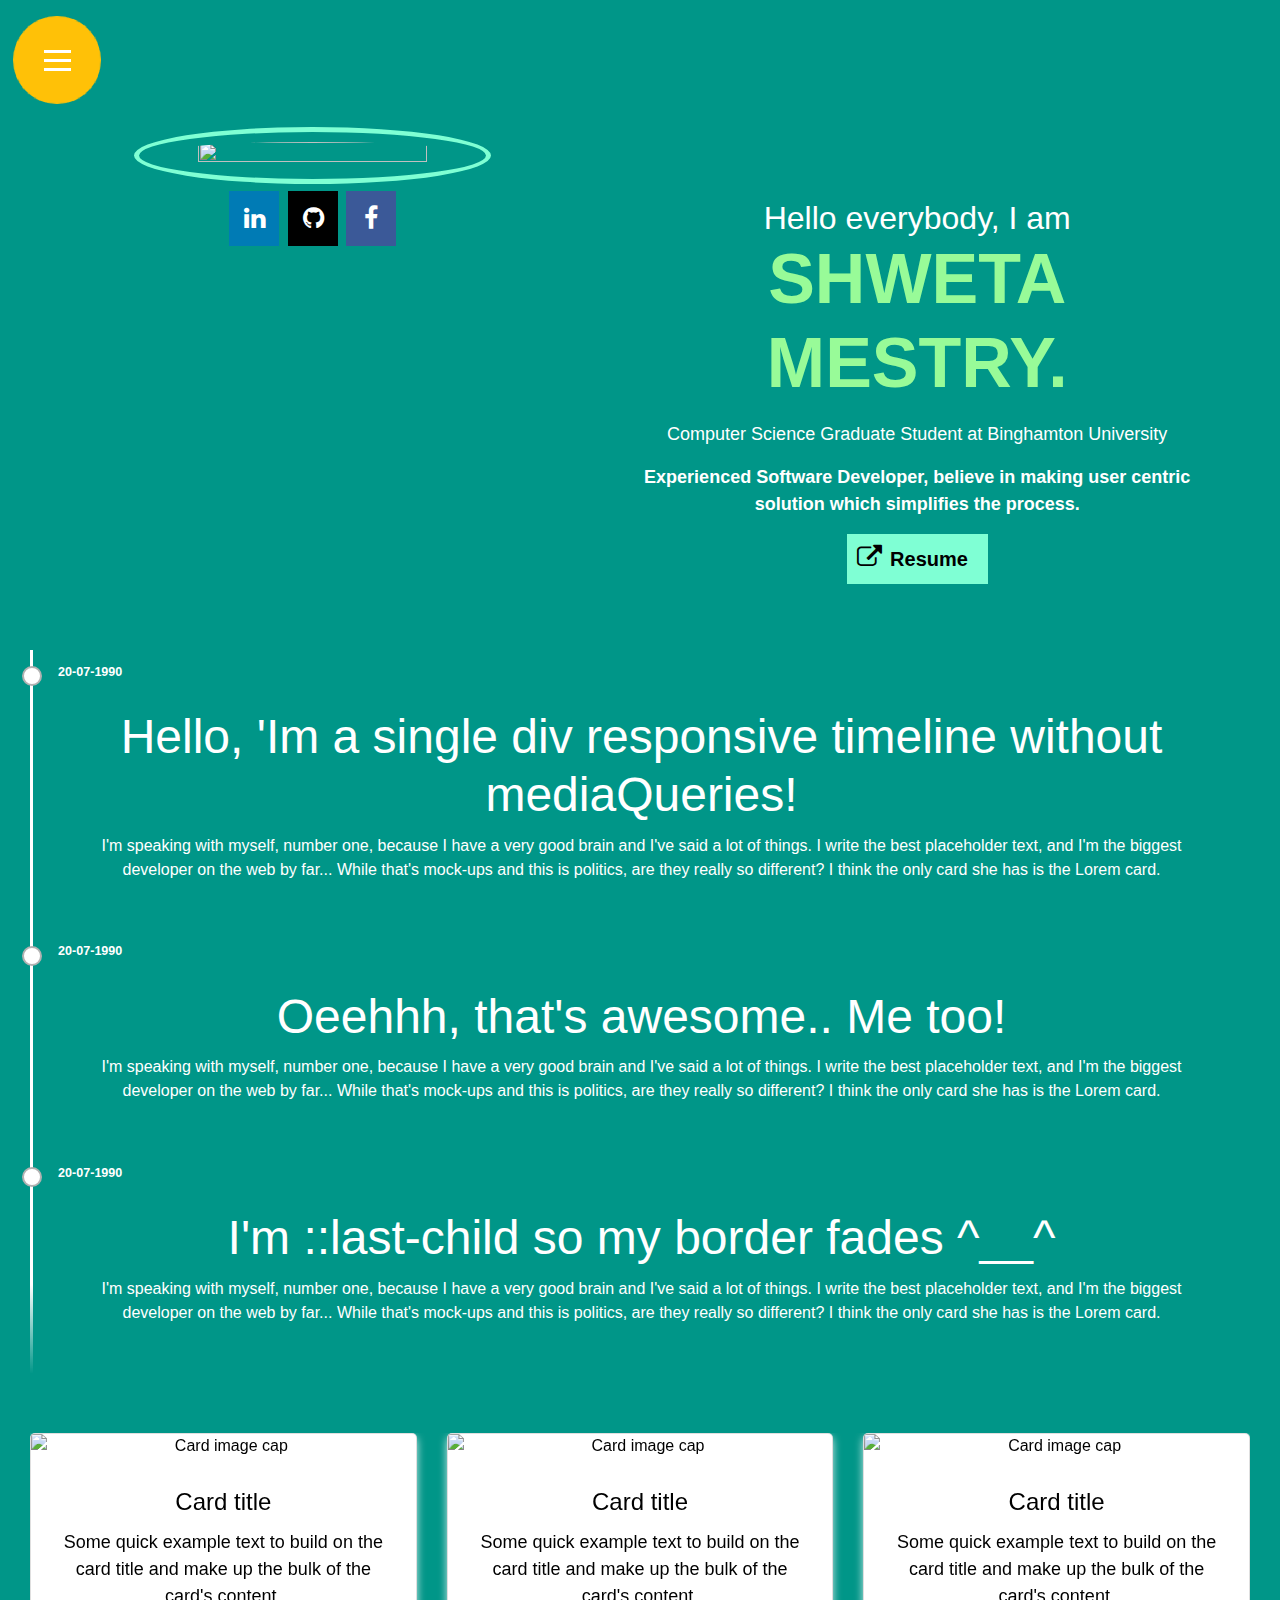
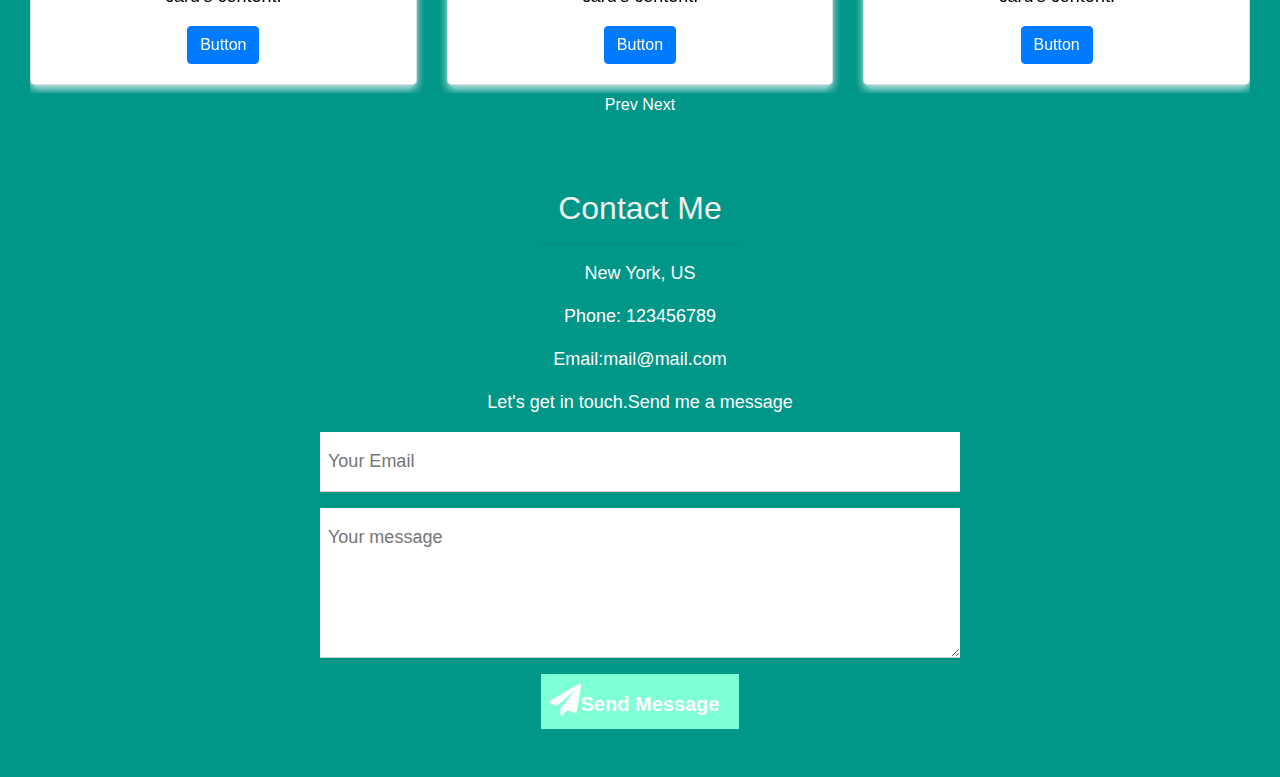
==== index.html @ 61e16016 "renamed files" ====
<!DOCTYPE html>
<html>

<head>
  <meta name="viewport" content="width=device-width, initial-scale=1.0">
  <link rel="stylesheet" href="https://maxcdn.bootstrapcdn.com/bootstrap/4.5.0/css/bootstrap.min.css">
  <script src="https://ajax.googleapis.com/ajax/libs/jquery/3.5.1/jquery.min.js"></script>
  <script src="https://cdnjs.cloudflare.com/ajax/libs/popper.js/1.16.0/umd/popper.min.js"></script>
  <script src="https://maxcdn.bootstrapcdn.com/bootstrap/4.5.0/js/bootstrap.min.js"></script>
  <link rel="stylesheet" href="https://cdnjs.cloudflare.com/ajax/libs/font-awesome/4.7.0/css/font-awesome.min.css">
  <link rel="stylesheet" href="css/style1.css" />
</head>

<body>
  <nav class="menu">
    <input type="checkbox" href="#" class="menu-open" name="menu-open" id="menu-open" />
    <label class="menu-open-button" for="menu-open">
      <span class="hamburger hamburger-1"></span>
      <span class="hamburger hamburger-2"></span>
      <span class="hamburger hamburger-3"></span>
    </label>

    <a href="#home" class="menu-item" data-toggle="tooltip" data-placement="bottom" title="Home"> <i class="fa fa-home"></i> </a>
    <a href="#about" class="menu-item" data-toggle="tooltip" data-placement="bottom" title="About"> <i class="fa fa-calendar"></i> </a>
    <a href="#portfolio" class="menu-item" data-toggle="tooltip" data-placement="bottom" title="Portfolio"> <i class="fa fa-code"></i> </a>
    <a href="#contact" class="menu-item" data-toggle="tooltip" data-placement="bottom" title="Contact"> <i class="fa fa-envelope"></i> </a>

  </nav>
  <div class="sm-container" id="home" style="margin-top:105px;">
    <div class="sm-left-div">
      <img src="images/circleshapeimage.png" class="sm-profile-img">
      <div>
        <a href="#"><i class="fa fa-linkedin"></i></a>
        <a href="#"><i class="fa fa-github"></i></a>
        <a href="#"><i class="fa fa-facebook"></i></a>
      </div>
    </div>
    <div class="sm-right-div">
      <h2>Hello everybody, I am <p class="sm-text-highlight">SHWETA MESTRY.</p></h2>
      <p>Computer Science Graduate Student at Binghamton University</p>
      <p><b>Experienced Software Developer, believe in making user centric solution which simplifies the process.</b></p>
      <p><button class="sm-btn"><i class="fa fa-external-link" style="padding:0px !important"></i> Resume</button></p>
    </div>
  </div>
  <div class="sm-container" id="about" style="padding:30px;">
    <div class="sm-timeline-item" date-is='20-07-1990'>
      <h1>Hello, 'Im a single div responsive timeline without mediaQueries!</h1>
      <p>
        I'm speaking with myself, number one, because I have a very good brain and I've said a lot of things. I write
        the best placeholder text, and I'm the biggest developer on the web by far... While that's mock-ups and this is
        politics, are they really so different? I think the only card she has is the Lorem card.
      </p>
    </div>

    <div class="sm-timeline-item" date-is='20-07-1990'>
      <h1>Oeehhh, that's awesome.. Me too!</h1>
      <p>
        I'm speaking with myself, number one, because I have a very good brain and I've said a lot of things. I write
        the best placeholder text, and I'm the biggest developer on the web by far... While that's mock-ups and this is
        politics, are they really so different? I think the only card she has is the Lorem card.
      </p>
    </div>

    <div class="sm-timeline-item" date-is='20-07-1990'>
      <h1>I'm ::last-child so my border fades ^__^</h1>
      <p>
        I'm speaking with myself, number one, because I have a very good brain and I've said a lot of things. I write
        the best placeholder text, and I'm the biggest developer on the web by far... While that's mock-ups and this is
        politics, are they really so different? I think the only card she has is the Lorem card.
      </p>
    </div>
  </div>
  <div class="sm-container" id="portfolio" style="padding:30px;">
    <div id="multi-item-example" class="carousel slide carousel-multi-item" data-ride="carousel">
      <!--Slides-->
      <div class="carousel-inner" role="listbox">
        <!--First Slide-->
        <div class="carousel-item active">
          <div class="row">
            <div class="col-md-4">
              <div class="card mb-2">
                <img class="card-img-top"
                  src="https://mdbootstrap.com/img/Photos/Horizontal/Nature/4-col/img%20(34).jpg" alt="Card image cap">
                <div class="card-body">
                  <h4 class="card-title">Card title</h4>
                  <p class="card-text">Some quick example text to build on the card title and make up the bulk of the
                    card's content.</p>
                  <a class="btn btn-primary">Button</a>
                </div>
              </div>
            </div>
            <div class="col-md-4 clearfix d-none d-md-block">
              <div class="card mb-2">
                <img class="card-img-top"
                  src="https://mdbootstrap.com/img/Photos/Horizontal/Nature/4-col/img%20(18).jpg" alt="Card image cap">
                <div class="card-body">
                  <h4 class="card-title">Card title</h4>
                  <p class="card-text">Some quick example text to build on the card title and make up the bulk of the
                    card's content.</p>
                  <a class="btn btn-primary">Button</a>
                </div>
              </div>
            </div>
            <div class="col-md-4 clearfix d-none d-md-block">
              <div class="card mb-2">
                <img class="card-img-top"
                  src="https://mdbootstrap.com/img/Photos/Horizontal/Nature/4-col/img%20(35).jpg" alt="Card image cap">
                <div class="card-body">
                  <h4 class="card-title">Card title</h4>
                  <p class="card-text">Some quick example text to build on the card title and make up the bulk of the
                    card's content.</p>
                  <a class="btn btn-primary">Button</a>
                </div>
              </div>
            </div>
          </div>
        </div>
        <!--End First Slide-->
        <!--Second slide-->
        <div class="carousel-item">

          <div class="row">
            <div class="col-md-4">
              <div class="card mb-2">
                <img class="card-img-top" src="https://mdbootstrap.com/img/Photos/Horizontal/City/4-col/img%20(60).jpg"
                  alt="Card image cap">
                <div class="card-body">
                  <h4 class="card-title">Card title</h4>
                  <p class="card-text">Some quick example text to build on the card title and make up the bulk of the
                    card's content.</p>
                  <a class="btn btn-primary">Button</a>
                </div>
              </div>
            </div>

            <div class="col-md-4 clearfix d-none d-md-block">
              <div class="card mb-2">
                <img class="card-img-top" src="https://mdbootstrap.com/img/Photos/Horizontal/City/4-col/img%20(47).jpg"
                  alt="Card image cap">
                <div class="card-body">
                  <h4 class="card-title">Card title</h4>
                  <p class="card-text">Some quick example text to build on the card title and make up the bulk of the
                    card's content.</p>
                  <a class="btn btn-primary">Button</a>
                </div>
              </div>
            </div>

            <div class="col-md-4 clearfix d-none d-md-block">
              <div class="card mb-2">
                <img class="card-img-top" src="https://mdbootstrap.com/img/Photos/Horizontal/City/4-col/img%20(48).jpg"
                  alt="Card image cap">
                <div class="card-body">
                  <h4 class="card-title">Card title</h4>
                  <p class="card-text">Some quick example text to build on the card title and make up the bulk of the
                    card's content.</p>
                  <a class="btn btn-primary">Button</a>
                </div>
              </div>
            </div>
          </div>
        </div>
        <!--/.Second slide-->
        <!--Third slide-->
        <div class="carousel-item">
          <div class="row">
            <div class="col-md-4">
              <div class="card mb-2">
                <img class="card-img-top" src="https://mdbootstrap.com/img/Photos/Horizontal/Food/4-col/img%20(53).jpg"
                  alt="Card image cap">
                <div class="card-body">
                  <h4 class="card-title">Card title</h4>
                  <p class="card-text">Some quick example text to build on the card title and make up the bulk of the
                    card's content.</p>
                  <a class="btn btn-primary">Button</a>
                </div>
              </div>
            </div>

            <div class="col-md-4 clearfix d-none d-md-block">
              <div class="card mb-2">
                <img class="card-img-top" src="https://mdbootstrap.com/img/Photos/Horizontal/Food/4-col/img%20(45).jpg"
                  alt="Card image cap">
                <div class="card-body">
                  <h4 class="card-title">Card title</h4>
                  <p class="card-text">Some quick example text to build on the card title and make up the bulk of the
                    card's content.</p>
                  <a class="btn btn-primary">Button</a>
                </div>
              </div>
            </div>

            <div class="col-md-4 clearfix d-none d-md-block">
              <div class="card mb-2">
                <img class="card-img-top" src="https://mdbootstrap.com/img/Photos/Horizontal/Food/4-col/img%20(51).jpg"
                  alt="Card image cap">
                <div class="card-body">
                  <h4 class="card-title">Card title</h4>
                  <p class="card-text">Some quick example text to build on the card title and make up the bulk of the
                    card's content.</p>
                  <a class="btn btn-primary">Button</a>
                </div>
              </div>
            </div>
          </div>
        </div>
        <!--/.Third slide-->
      </div>
      <!--End Slides-->
      <!--Controls-->
      <div class="controls-top">
        <a class="btn-floating" href="#multi-item-example" data-slide="prev">Prev</a>
        <a class="btn-floating" href="#multi-item-example" data-slide="next">Next</a>
      </div>
    </div>
    <!--End Carousel-->
  </div>
  <div class="sm-container sm-containerpadding" id="contact">
    <h2 class="text-light-grey">Contact Me</h2>
    <hr style="width:200px" class="sm-opacity">
    <div class="sm-section">
      <p>New York, US </p>
      <p>Phone: 123456789</p>
      <p>Email:mail@mail.com</p>
    </div>
    <p>Let's get in touch.Send me a message</p>
    <form method="POST" action="https://formspree.io/xqkylnvr">
      <p><input class="sm-input sm-padding-16" type="email" placeholder="Your Email" required name="_replyto">
      </p>
      <p><input type="hidden" name="_subject" value="Contact request from personal website" /></p>
      <p><textarea class="sm-input sm-padding-16" name="message" placeholder="Your message" required></textarea></p>
      <p>
        <button class="sm-btn sm-success" type="submit">
          <i class="fa fa-paper-plane"></i>Send Message
        </button>
      </p>
    </form>
  </div>
  <!-- filters -->
  <!--<svg xmlns="http://www.w3.org/2000/svg" version="1.1">
    <defs>
      <filter id="shadowed-goo">

        <feGaussianBlur in="SourceGraphic" result="blur" stdDeviation="10" />
        <feColorMatrix in="blur" mode="matrix" values="1 0 0 0 0  0 1 0 0 0  0 0 1 0 0  0 0 0 18 -7" result="goo" />
        <feGaussianBlur in="goo" stdDeviation="3" result="shadow" />
        <feColorMatrix in="shadow" mode="matrix" values="0 0 0 0 0  0 0 0 0 0  0 0 0 0 0  0 0 0 1 -0.2"
          result="shadow" />
        <feOffset in="shadow" dx="1" dy="1" result="shadow" />
        <feComposite in2="shadow" in="goo" result="goo" />
        <feComposite in2="goo" in="SourceGraphic" result="mix" />
      </filter>
      <filter id="goo">
        <feGaussianBlur in="SourceGraphic" result="blur" stdDeviation="10" />
        <feColorMatrix in="blur" mode="matrix" values="1 0 0 0 0  0 1 0 0 0  0 0 1 0 0  0 0 0 18 -7" result="goo" />
        <feComposite in2="goo" in="SourceGraphic" result="mix" />
      </filter>
    </defs>
  </svg>-->
  <script src="js/script.js"></script>
</body>

</html>
---- css/style1.css ----
body {
    background: #009688;
    color: white;
    text-align: center;
}

a {
    color: inherit;
}
p{
    font-size: large;
}
h1,
h2,
h3,
h4 {
    margin: 0;
    margin-bottom: 10px;
    margin-top: 10px;
}

h1 {
    font-size: 3em;
}

.menu {
    -webkit-filter: url("#shadowed-goo");
    filter: url("#shadowed-goo");
}

.menu-item,
.menu-open-button {
    background: #ffc107;
    border-radius: 100%;
    width: 80px;
    height: 80px;
    margin-left: -40px;
    position: absolute;
    top: 20px;
    color: white;
    text-align: center;
    line-height: 80px;
    -webkit-transform: translate3d(0, 0, 0);
    transform: translate3d(0, 0, 0);
    -webkit-transition: -webkit-transform ease-out 200ms;
    transition: -webkit-transform ease-out 200ms;
    transition: transform ease-out 200ms;
    transition: transform ease-out 200ms, -webkit-transform ease-out 200ms;
}

.menu-open {
    display: none;
}

.hamburger {
    width: 25px;
    height: 3px;
    background: white;
    display: block;
    position: absolute;
    top: 50%;
    left: 50%;
    margin-left: -12.5px;
    margin-top: -1.5px;
    -webkit-transition: -webkit-transform 200ms;
    transition: -webkit-transform 200ms;
    transition: transform 200ms;
    transition: transform 200ms, -webkit-transform 200ms;
}

.hamburger-1 {
    -webkit-transform: translate3d(0, -8px, 0);
    transform: translate3d(0, -8px, 0);
}

.hamburger-2 {
    -webkit-transform: translate3d(0, 0, 0);
    transform: translate3d(0, 0, 0);
}

.hamburger-3 {
    -webkit-transform: translate3d(0, 8px, 0);
    transform: translate3d(0, 8px, 0);
}

.menu-open:checked+.menu-open-button .hamburger-1 {
    -webkit-transform: translate3d(0, 0, 0) rotate(45deg);
    transform: translate3d(0, 0, 0) rotate(45deg);
}

.menu-open:checked+.menu-open-button .hamburger-2 {
    -webkit-transform: translate3d(0, 0, 0) scale(0.1, 1);
    transform: translate3d(0, 0, 0) scale(0.1, 1);
}

.menu-open:checked+.menu-open-button .hamburger-3 {
    -webkit-transform: translate3d(0, 0, 0) rotate(-45deg);
    transform: translate3d(0, 0, 0) rotate(-45deg);
}

.menu {
    position: fixed;
    margin-left: -23px;
    padding-top: 20px;
    padding-left: 80px;
    width: 650px;
    height: 110px;
    box-sizing: border-box;
    font-size: 20px;
    text-align: left;
    top: 0px;
    z-index: 2;
}

.menu-item:hover {
    background: white;
    color: #ffc107;
}

.menu-item:nth-child(3) {
    -webkit-transition-duration: 180ms;
    transition-duration: 180ms;
}

.menu-item:nth-child(4) {
    -webkit-transition-duration: 180ms;
    transition-duration: 180ms;
}

.menu-item:nth-child(5) {
    -webkit-transition-duration: 180ms;
    transition-duration: 180ms;
}

.menu-item:nth-child(6) {
    -webkit-transition-duration: 180ms;
    transition-duration: 180ms;
}

.menu-open-button {
    z-index: 2;
    -webkit-transition-timing-function: cubic-bezier(0.175, 0.885, 0.32, 1.275);
    transition-timing-function: cubic-bezier(0.175, 0.885, 0.32, 1.275);
    -webkit-transition-duration: 400ms;
    transition-duration: 400ms;
    -webkit-transform: scale(1.1, 1.1) translate3d(0, 0, 0);
    transform: scale(1.1, 1.1) translate3d(0, 0, 0);
    cursor: pointer;
}

.menu-open-button:hover {
    -webkit-transform: scale(1.2, 1.2) translate3d(0, 0, 0);
    transform: scale(1.2, 1.2) translate3d(0, 0, 0);
}

.menu-open:checked+.menu-open-button {
    -webkit-transition-timing-function: linear;
    transition-timing-function: linear;
    -webkit-transition-duration: 200ms;
    transition-duration: 200ms;
    -webkit-transform: scale(0.8, 0.8) translate3d(0, 0, 0);
    transform: scale(0.8, 0.8) translate3d(0, 0, 0);
}

.menu-open:checked~.menu-item {
    -webkit-transition-timing-function: cubic-bezier(0.165, 0.84, 0.44, 1);
    transition-timing-function: cubic-bezier(0.165, 0.84, 0.44, 1);
}

.menu-open:checked~.menu-item:nth-child(3) {
    -webkit-transition-duration: 170ms;
    transition-duration: 170ms;
    -webkit-transform: translate3d(80px, 0, 0);
    transform: scale(0.8, 0.8) translate3d(80px, 0, 0);
}

.menu-open:checked~.menu-item:nth-child(4) {
    -webkit-transition-duration: 250ms;
    transition-duration: 250ms;
    -webkit-transform: translate3d(160px, 0, 0);
    transform: scale(0.8, 0.8) translate3d(160px, 0, 0);
}

.menu-open:checked~.menu-item:nth-child(5) {
    -webkit-transition-duration: 330ms;
    transition-duration: 330ms;
    -webkit-transform: translate3d(240px, 0, 0);
    transform: scale(0.8, 0.8) translate3d(240px, 0, 0);
}

.menu-open:checked~.menu-item:nth-child(6) {
    -webkit-transition-duration: 410ms;
    transition-duration: 410ms;
    -webkit-transform: translate3d(320px, 0, 0);
    transform: scale(0.8, 0.8) translate3d(320px, 0, 0);
}


.fa {
    font-size: xx-large;
}
.fa-facebook {
    background: #3B5998;
    color: white;
    padding: 15px !important;
    font-size: 25px !important;
    width: 50px;
    text-align: center !important;
    text-decoration: none;
    margin: 5px 2px;
}

.fa-linkedin {
    background: #007bb5;
    color: white;
    padding: 15px !important;
    font-size: 25px !important;
    width: 50px;
    text-align: center !important;
    text-decoration: none;
    margin: 5px 2px;
}

.fa-github {
    background: black;
    color: white;
    padding: 15px !important;
    font-size: 25px !important;
    width: 50px;
    text-align: center !important;
    text-decoration: none;
    margin: 5px 2px;
}
.sm-container {
    vertical-align: middle;
    text-align: center;
    width: 100%;
    /* margin-left: 20px;
    margin-right: 20px; */
}

.sm-profile-img {
    width: 70%;
    height: 70%;
    /* margin-top: 50px; */
    padding: 10px;
    border-radius: 50%;
    border: 5px solid aquamarine;
    margin: 2px;
}

.sm-left-div {
    /* max-width: 300px; */
    display: inline-block;
    vertical-align: top;
    padding: 20px;
    width: 550px;
}

.sm-right-div {
    display: inline-block;
    width: 650px;
    padding: 20px;
    margin-top: 5%;
}
.sm-text-highlight{
    font-weight: bold;
    font-size: 70px;
    color: palegreen;
}
.sm-btn {
    border: none;
    background-color: aquamarine;
    padding: 10px 10px 10px 10px;
    font-size: 20px;
    cursor: pointer;
    display: inline-block;
    color: black;
    font-weight: bold;
}
.fa-external-link{
    color: black;
    font-size: 25px !important;
    width: 30px;
    text-align: center !important;
    text-decoration: none;
}

/*Start Timeline*/
.sm-timeline-item {
    padding: 3em 2em 2em;
    position: relative;
    /* color: rgba(0, 0, 0, 0.7); */
    border-left: 3px solid rgba(255, 255, 255, 1.3);
}

.sm-timeline-item p {
    font-size: 1rem;
}

.sm-timeline-item::before {
    content: attr(date-is);
    position: absolute;
    left: 2em;
    font-weight: bold;
    top: 1em;
    display: block;
    font-family: 'Roboto', sans-serif;
    font-weight: 700;
    font-size: .785rem;
}

.sm-timeline-item::after {
    width: 20px;
    height: 20px;
    display: block;
    top: 1em;
    position: absolute;
    left: -11px;
    border-radius: 10px;
    content: '';
    border: 2px solid rgba(0, 0, 0, 0.3);
    background: white;
}

.sm-timeline-item:last-child {
    -webkit-border-image: -webkit-gradient(linear, left top, left bottom, color-stop(60%, rgba(0, 0, 0, 0.3)), to(rgba(0, 0, 0, 0))) 1 100%;
    -webkit-border-image: linear-gradient(to bottom, rgba(0, 0, 0, 0.3) 60%, rgba(0, 0, 0, 0)) 1 100%;
    -o-border-image: linear-gradient(to bottom, rgba(0, 0, 0, 0.3) 60%, rgba(0, 0, 0, 0)) 1 100%;
    border-image: -webkit-gradient(linear, left top, left bottom, color-stop(60%, rgba(0, 0, 0, 0.3)), to(rgba(0, 0, 0, 0))) 1 100%;
    border-image: linear-gradient(to bottom, rgba(255, 255, 255, 1.3) 60%, rgba(0, 0, 0, 0)) 1 100%;
}


/*End Timeline*/

/*Start Portfolio*/
.card {
    box-shadow: 0 4px 8px 0 rgba(255, 255, 255, 0.8);
    transition: 0.3s;
    width: 100%;
    border-radius: 5px;
    color: black;
}

.card:hover {
    box-shadow: 0 8px 16px 0 rgba(0, 0, 0, 0.2);
}
/*End Portfolio*/

/*Start Contact*/
.sm-containerpadding {
    padding-top: 32px !important;
    padding-bottom: 32px !important;
}
.sm-opacity {
    opacity: 0.60;
}
.text-light-grey {
    color: #f1f1f1 !important;
}
.sm-section {
    margin-top: 16px !important;
    margin-bottom: 16px !important;
}
.sm-input {
    padding: 8px;
    display: block;
    border: none;
    border-bottom: 1px solid #ccc;
    width: 100%;
}

.sm-padding-16 {
    padding-top: 16px !important;
    padding-bottom: 16px !important;
}
.sm-btn {
    border: none;
    background-color: aquamarine;
    padding: 10px 20px 10px 8px;
    font-size: 20px;
    cursor: pointer;
    display: inline-block;
    color: black;
    font-weight: bold;
}

/* Green */
.sm-success {
    color: white;
}

.sm-success:hover {
    background-color: #ddd !important;
    color: black !important;
}

form {
    width: 50%;
    margin-left: 25%;
}

textarea {
    width: 100% !important;
    min-height: 150px;
}
/*End Contact*/
/* Responsive layout - makes a two column-layout instead of four columns */
@media screen and (max-width: 1024px) {
    .menu {
        height: 85px;
    }

    .sm-bg-text {
        margin: 0 auto;
        top: 10%;
    }

    .sm-profile-img {
        width: 60% !important;
        height: 60% !important;
    }

    .sm-left-div,
    .sm-right-div {
        width: 100%;
    }

    .menu-open:checked+.menu-open-button {
        transform: scale(0.9, 0.9) translate3d(0, 0, 0);
    }

    .menu-open:checked~.menu-item:nth-child(3) {
        transform: scale(0.9, 0.9) translate3d(80px, 0, 0);
    }

    .menu-open:checked~.menu-item:nth-child(4) {
        transform: scale(0.9, 0.9) translate3d(160px, 0, 0);
    }

    .menu-open:checked~.menu-item:nth-child(5) {
        transform: scale(0.9, 0.9) translate3d(240px, 0, 0);
    }

    .menu-open:checked~.menu-item:nth-child(6) {
        transform: scale(0.9, 0.9) translate3d(320px, 0, 0);
    }
}

@media screen and (max-width: 800px) {
    .menu {
        height: 85px;
    }

    .sm-bg-text {
        margin: 0 auto;
        top: 10%;
    }

    .sm-profile-img {
        width: 60% !important;
        height: 60% !important;
    }

    .sm-left-div,
    .sm-right-div {
        width: 100%;
    }

    .menu-open:checked+.menu-open-button {
        transform: scale(0.9, 0.9) translate3d(0, 0, 0);
    }

    .menu-open:checked~.menu-item:nth-child(3) {
        transform: scale(0.9, 0.9) translate3d(80px, 0, 0);
    }

    .menu-open:checked~.menu-item:nth-child(4) {
        transform: scale(0.9, 0.9) translate3d(160px, 0, 0);
    }

    .menu-open:checked~.menu-item:nth-child(5) {
        transform: scale(0.9, 0.9) translate3d(240px, 0, 0);
    }

    .menu-open:checked~.menu-item:nth-child(6) {
        transform: scale(0.9, 0.9) translate3d(320px, 0, 0);
    }
}

/* Responsive layout - makes the two columns stack on top of each other instead of next to each other */
@media screen and (max-width: 400px) {
    .menu {
        height: 85px;
    }

    .sm-bg-text {
        /* margin: 0 auto; */
        margin: auto;
        /* top: 10%; */
        height: 88%;
    }

    .sm-profile-img {
        width: 70% !important;
        height: 70% !important;
    }
    .sm-text-highlight{
        font-size: larger;
    }
    .sm-left-div,
    .sm-right-div {
        width: 100%;
        margin-top: 0px;
    }
    .sm-timeline-item:last-child{
        border-width: thick;
    }
    .menu-open:checked+.menu-open-button {
        transform: scale(0.8, 0.8) translate3d(0, 0, 0);
    }

    .menu-open:checked~.menu-item:nth-child(3) {
        transform: scale(0.8, 0.8) translate3d(80px, 0, 0);
    }

    .menu-open:checked~.menu-item:nth-child(4) {
        transform: scale(0.8, 0.8) translate3d(160px, 0, 0);
    }

    .menu-open:checked~.menu-item:nth-child(5) {
        transform: scale(0.8, 0.8) translate3d(240px, 0, 0);
    }

    .menu-open:checked~.menu-item:nth-child(6) {
        transform: scale(0.8, 0.8) translate3d(320px, 0, 0);
    }
}
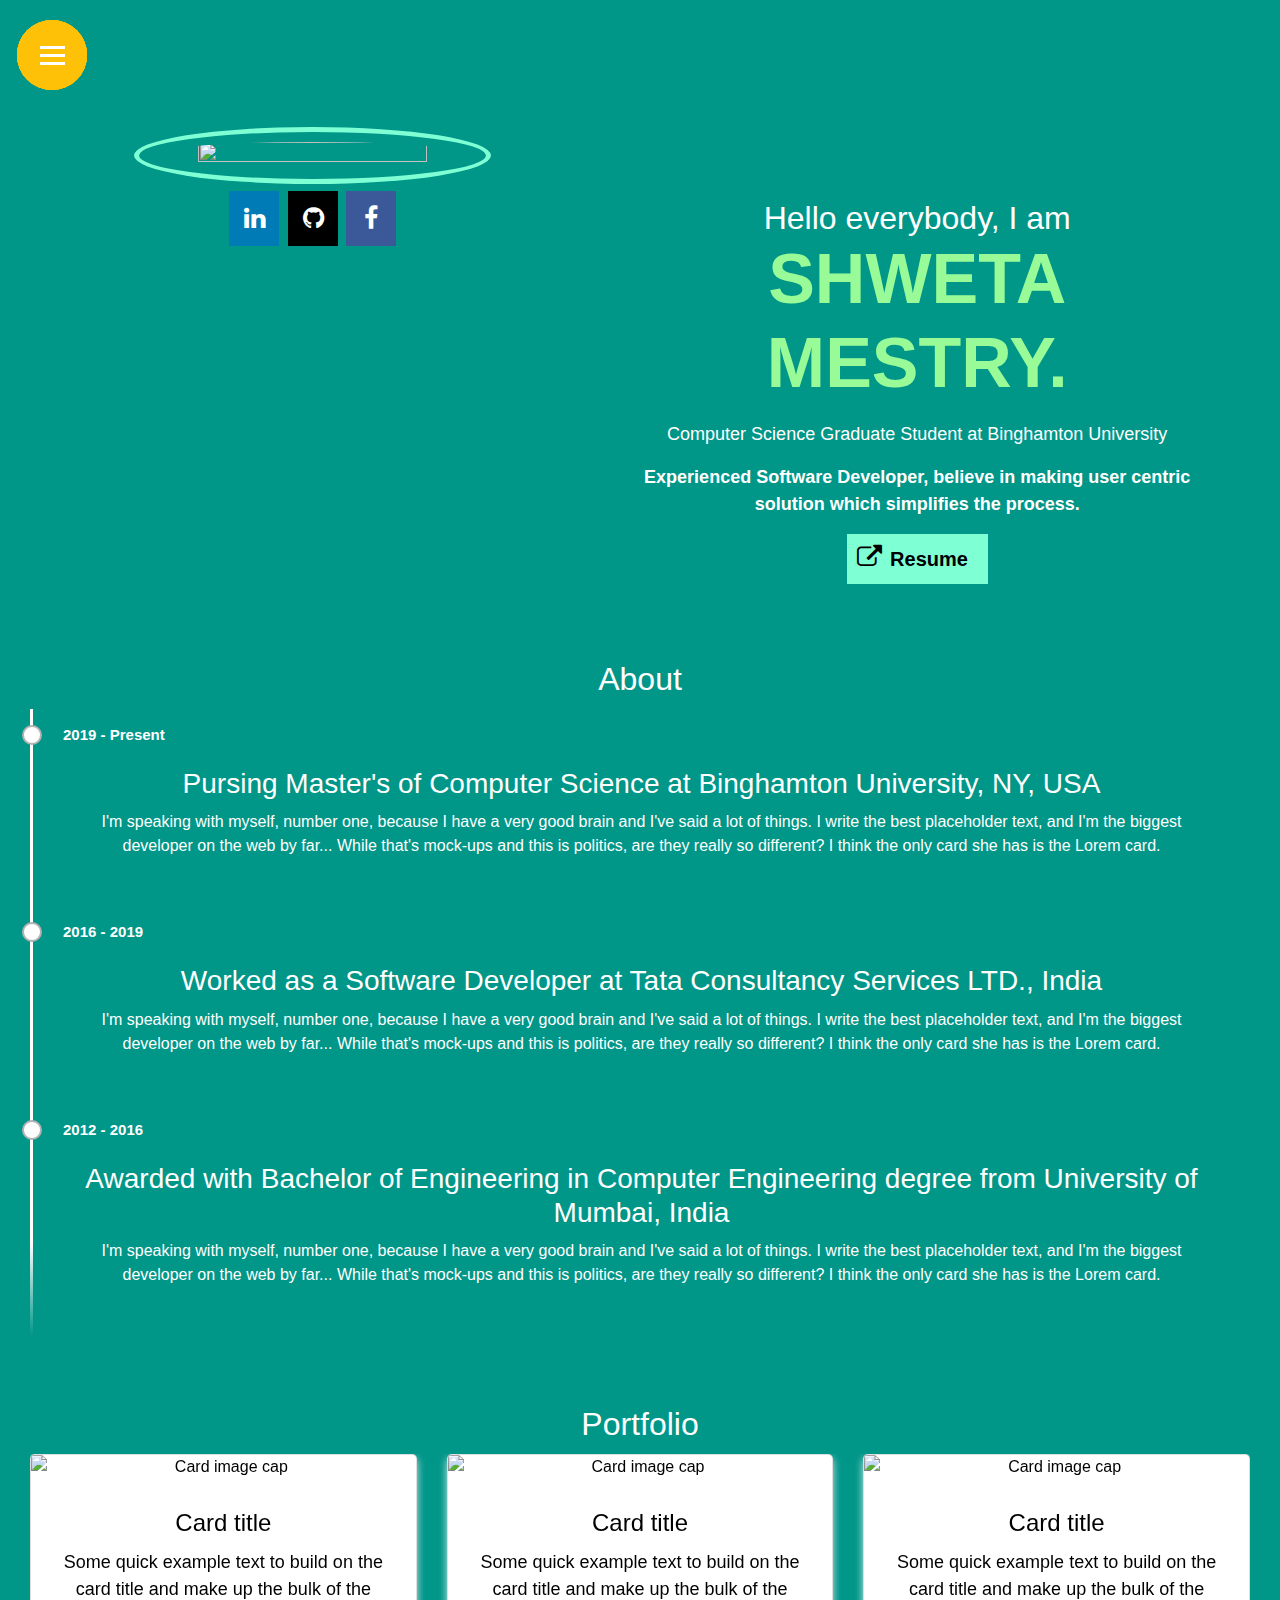
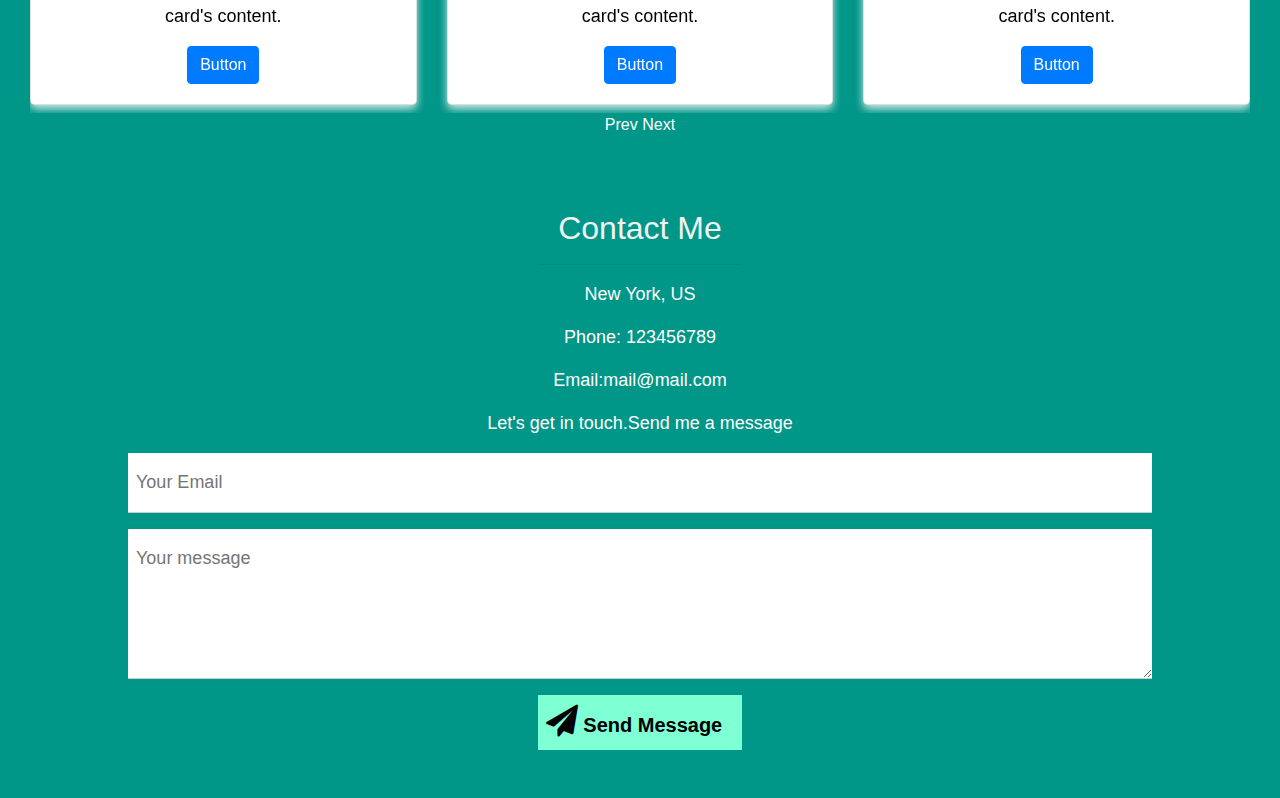
==== commit b45d3e03: "Content added" ====
--- a/index.html
+++ b/index.html
@@ -43,8 +43,9 @@
     </div>
   </div>
   <div class="sm-container" id="about" style="padding:30px;">
-    <div class="sm-timeline-item" date-is='20-07-1990'>
-      <h1>Hello, 'Im a single div responsive timeline without mediaQueries!</h1>
+    <h2>About</h2>
+    <div class="sm-timeline-item" year-is='2019 - Present' >
+      <h3>Pursing Master's of Computer Science at Binghamton University, NY, USA</h3>
       <p>
         I'm speaking with myself, number one, because I have a very good brain and I've said a lot of things. I write
         the best placeholder text, and I'm the biggest developer on the web by far... While that's mock-ups and this is
@@ -52,8 +53,8 @@
       </p>
     </div>
 
-    <div class="sm-timeline-item" date-is='20-07-1990'>
-      <h1>Oeehhh, that's awesome.. Me too!</h1>
+    <div class="sm-timeline-item" year-is='2016 - 2019'>
+      <h3>Worked as a Software Developer at Tata Consultancy Services LTD., India</h3>
       <p>
         I'm speaking with myself, number one, because I have a very good brain and I've said a lot of things. I write
         the best placeholder text, and I'm the biggest developer on the web by far... While that's mock-ups and this is
@@ -61,8 +62,8 @@
       </p>
     </div>
 
-    <div class="sm-timeline-item" date-is='20-07-1990'>
-      <h1>I'm ::last-child so my border fades ^__^</h1>
+    <div class="sm-timeline-item" year-is='2012 - 2016'>
+      <h3>Awarded with Bachelor of Engineering in Computer Engineering degree from University of Mumbai, India</h3>
       <p>
         I'm speaking with myself, number one, because I have a very good brain and I've said a lot of things. I write
         the best placeholder text, and I'm the biggest developer on the web by far... While that's mock-ups and this is
@@ -71,6 +72,7 @@
     </div>
   </div>
   <div class="sm-container" id="portfolio" style="padding:30px;">
+    <h2>Portfolio</h2>
     <div id="multi-item-example" class="carousel slide carousel-multi-item" data-ride="carousel">
       <!--Slides-->
       <div class="carousel-inner" role="listbox">
@@ -209,8 +211,8 @@
       <!--End Slides-->
       <!--Controls-->
       <div class="controls-top">
-        <a class="btn-floating" href="#multi-item-example" data-slide="prev">Prev</a>
-        <a class="btn-floating" href="#multi-item-example" data-slide="next">Next</a>
+        <a class="pager" href="#multi-item-example" data-slide="prev">Prev</a>
+        <a class="pager" href="#multi-item-example" data-slide="next">Next</a>
       </div>
     </div>
     <!--End Carousel-->
@@ -230,9 +232,7 @@
       <p><input type="hidden" name="_subject" value="Contact request from personal website" /></p>
       <p><textarea class="sm-input sm-padding-16" name="message" placeholder="Your message" required></textarea></p>
       <p>
-        <button class="sm-btn sm-success" type="submit">
-          <i class="fa fa-paper-plane"></i>Send Message
-        </button>
+        <button class="sm-btn" type="submit"><i class="fa fa-paper-plane" style="padding:0px !important"></i> Send Message</button>
       </p>
     </form>
   </div>
--- a/css/style1.css
+++ b/css/style1.css
@@ -7,9 +7,11 @@
 a {
     color: inherit;
 }
-p{
+
+p {
     font-size: large;
 }
+
 h1,
 h2,
 h3,
@@ -32,8 +34,8 @@
 .menu-open-button {
     background: #ffc107;
     border-radius: 100%;
-    width: 80px;
-    height: 80px;
+    width: 70px;
+    height: 70px;
     margin-left: -40px;
     position: absolute;
     top: 20px;
@@ -144,7 +146,8 @@
     -webkit-transition-duration: 400ms;
     transition-duration: 400ms;
     -webkit-transform: scale(1.1, 1.1) translate3d(0, 0, 0);
-    transform: scale(1.1, 1.1) translate3d(0, 0, 0);
+    /* transform: scale(1.1, 1.1) translate3d(0, 0, 0); */
+    transform: scale(1, 1) translate3d(0, 0, 0);
     cursor: pointer;
 }
 
@@ -199,6 +202,7 @@
 .fa {
     font-size: xx-large;
 }
+
 .fa-facebook {
     background: #3B5998;
     color: white;
@@ -231,6 +235,7 @@
     text-decoration: none;
     margin: 5px 2px;
 }
+
 .sm-container {
     vertical-align: middle;
     text-align: center;
@@ -263,11 +268,13 @@
     padding: 20px;
     margin-top: 5%;
 }
-.sm-text-highlight{
+
+.sm-text-highlight {
     font-weight: bold;
     font-size: 70px;
     color: palegreen;
 }
+
 .sm-btn {
     border: none;
     background-color: aquamarine;
@@ -278,7 +285,8 @@
     color: black;
     font-weight: bold;
 }
-.fa-external-link{
+
+.fa-external-link {
     color: black;
     font-size: 25px !important;
     width: 30px;
@@ -299,7 +307,7 @@
 }
 
 .sm-timeline-item::before {
-    content: attr(date-is);
+    content: attr(year-is);
     position: absolute;
     left: 2em;
     font-weight: bold;
@@ -307,7 +315,7 @@
     display: block;
     font-family: 'Roboto', sans-serif;
     font-weight: 700;
-    font-size: .785rem;
+    font-size: 15px;
 }
 
 .sm-timeline-item::after {
@@ -346,6 +354,24 @@
 .card:hover {
     box-shadow: 0 8px 16px 0 rgba(0, 0, 0, 0.2);
 }
+
+.previous {
+    background-color: #f1f1f1;
+    color: black;
+}
+
+.next {
+    background-color: #4CAF50;
+    color: white;
+}
+.previous:hover, .next:hover{
+    background-color: #ddd;
+    color: black;
+}
+.round {
+    border-radius: 50%;
+}
+
 /*End Portfolio*/
 
 /*Start Contact*/
@@ -353,16 +379,20 @@
     padding-top: 32px !important;
     padding-bottom: 32px !important;
 }
+
 .sm-opacity {
     opacity: 0.60;
 }
+
 .text-light-grey {
     color: #f1f1f1 !important;
 }
+
 .sm-section {
     margin-top: 16px !important;
     margin-bottom: 16px !important;
 }
+
 .sm-input {
     padding: 8px;
     display: block;
@@ -375,6 +405,7 @@
     padding-top: 16px !important;
     padding-bottom: 16px !important;
 }
+
 .sm-btn {
     border: none;
     background-color: aquamarine;
@@ -397,14 +428,16 @@
 }
 
 form {
-    width: 50%;
-    margin-left: 25%;
+    /* width: 50%;
+    margin-left: 25%; */
+    margin: auto 10%;
 }
 
 textarea {
-    width: 100% !important;
+    /* width: 100% !important; */
     min-height: 150px;
 }
+
 /*End Contact*/
 /* Responsive layout - makes a two column-layout instead of four columns */
 @media screen and (max-width: 1024px) {
@@ -428,23 +461,23 @@
     }
 
     .menu-open:checked+.menu-open-button {
-        transform: scale(0.9, 0.9) translate3d(0, 0, 0);
+        transform: scale(0.8, 0.8) translate3d(0, 0, 0);
     }
 
     .menu-open:checked~.menu-item:nth-child(3) {
-        transform: scale(0.9, 0.9) translate3d(80px, 0, 0);
+        transform: scale(0.8, 0.8) translate3d(80px, 0, 0);
     }
 
     .menu-open:checked~.menu-item:nth-child(4) {
-        transform: scale(0.9, 0.9) translate3d(160px, 0, 0);
+        transform: scale(0.8, 0.8) translate3d(160px, 0, 0);
     }
 
     .menu-open:checked~.menu-item:nth-child(5) {
-        transform: scale(0.9, 0.9) translate3d(240px, 0, 0);
+        transform: scale(0.8, 0.8) translate3d(240px, 0, 0);
     }
 
     .menu-open:checked~.menu-item:nth-child(6) {
-        transform: scale(0.9, 0.9) translate3d(320px, 0, 0);
+        transform: scale(0.8, 0.8) translate3d(320px, 0, 0);
     }
 }
 
@@ -469,23 +502,23 @@
     }
 
     .menu-open:checked+.menu-open-button {
-        transform: scale(0.9, 0.9) translate3d(0, 0, 0);
+        transform: scale(0.8, 0.8) translate3d(0, 0, 0);
     }
 
     .menu-open:checked~.menu-item:nth-child(3) {
-        transform: scale(0.9, 0.9) translate3d(80px, 0, 0);
+        transform: scale(0.8, 0.8) translate3d(80px, 0, 0);
     }
 
     .menu-open:checked~.menu-item:nth-child(4) {
-        transform: scale(0.9, 0.9) translate3d(160px, 0, 0);
+        transform: scale(0.8, 0.8) translate3d(160px, 0, 0);
     }
 
     .menu-open:checked~.menu-item:nth-child(5) {
-        transform: scale(0.9, 0.9) translate3d(240px, 0, 0);
+        transform: scale(0.8, 0.8) translate3d(240px, 0, 0);
     }
 
     .menu-open:checked~.menu-item:nth-child(6) {
-        transform: scale(0.9, 0.9) translate3d(320px, 0, 0);
+        transform: scale(0.8, 0.8) translate3d(320px, 0, 0);
     }
 }
 
@@ -506,17 +539,21 @@
         width: 70% !important;
         height: 70% !important;
     }
-    .sm-text-highlight{
+
+    .sm-text-highlight {
         font-size: larger;
     }
+
     .sm-left-div,
     .sm-right-div {
         width: 100%;
         margin-top: 0px;
     }
-    .sm-timeline-item:last-child{
+
+    .sm-timeline-item:last-child {
         border-width: thick;
     }
+
     .menu-open:checked+.menu-open-button {
         transform: scale(0.8, 0.8) translate3d(0, 0, 0);
     }
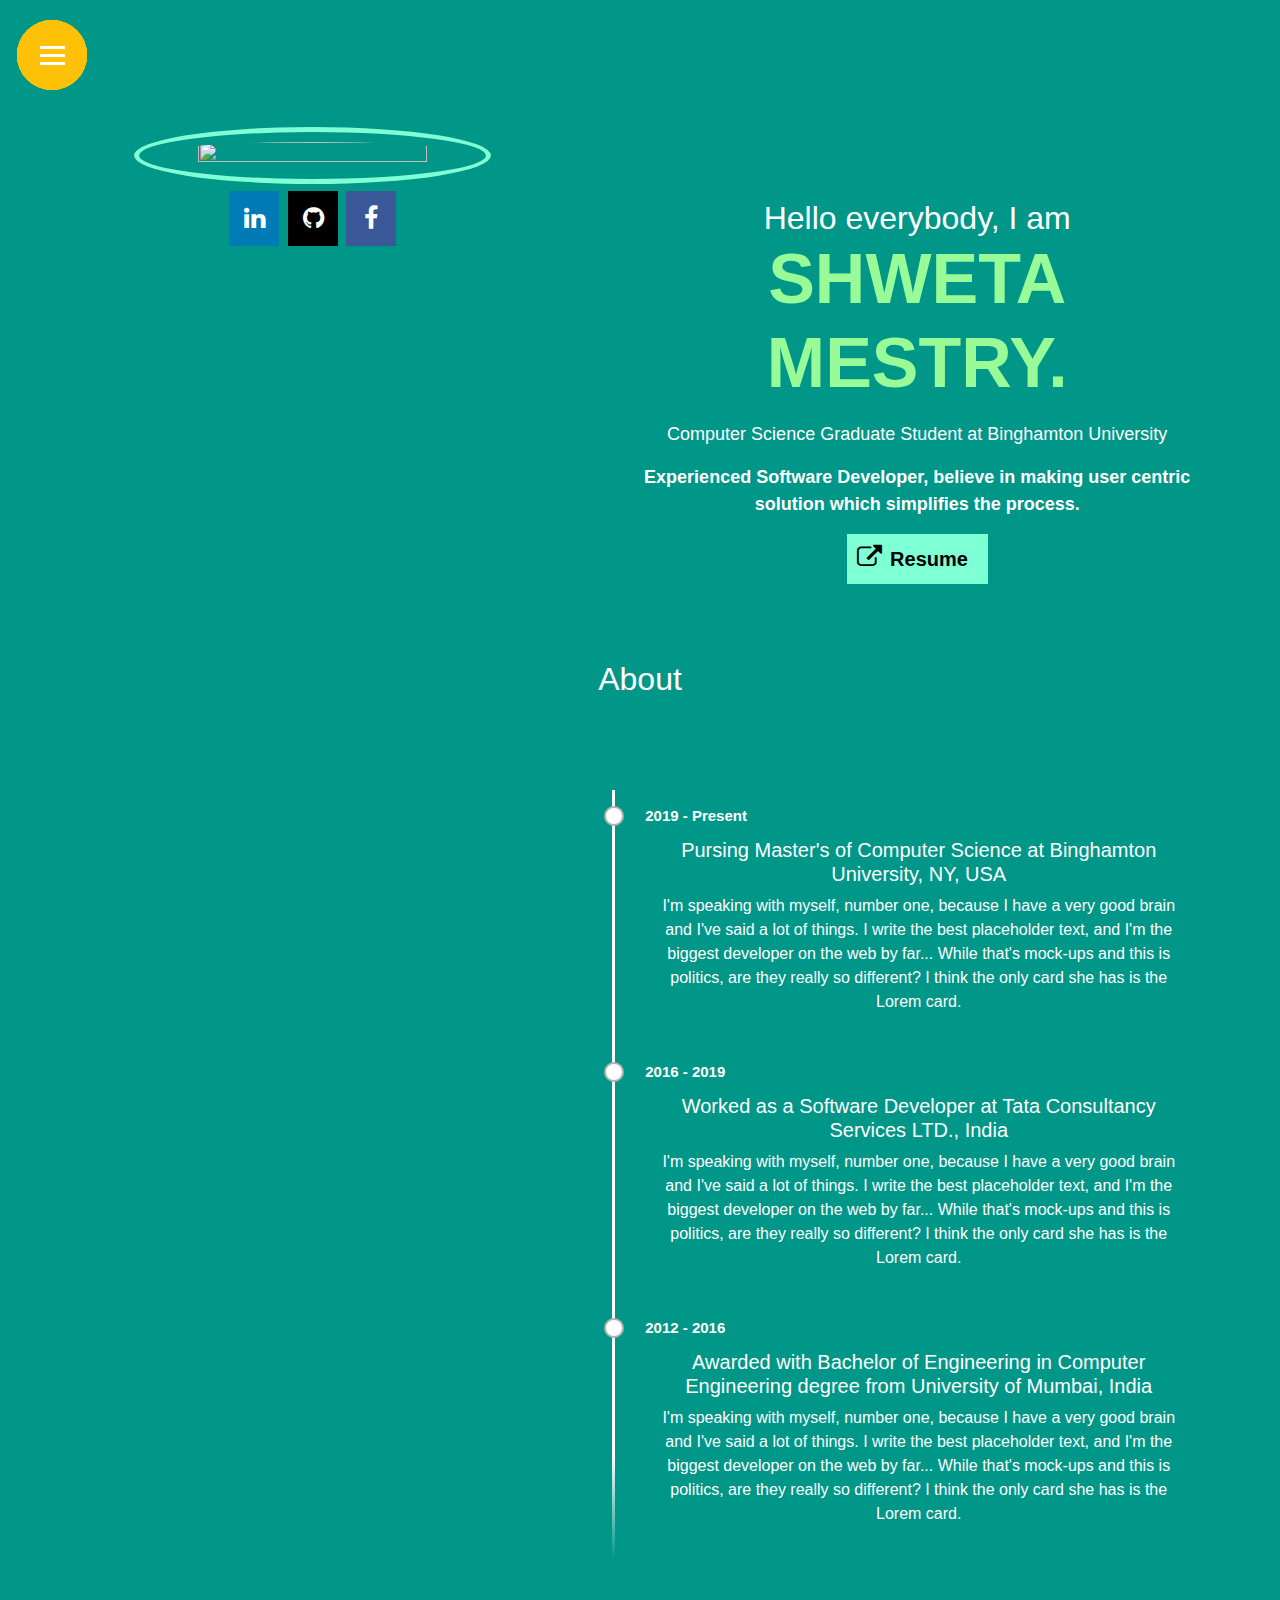
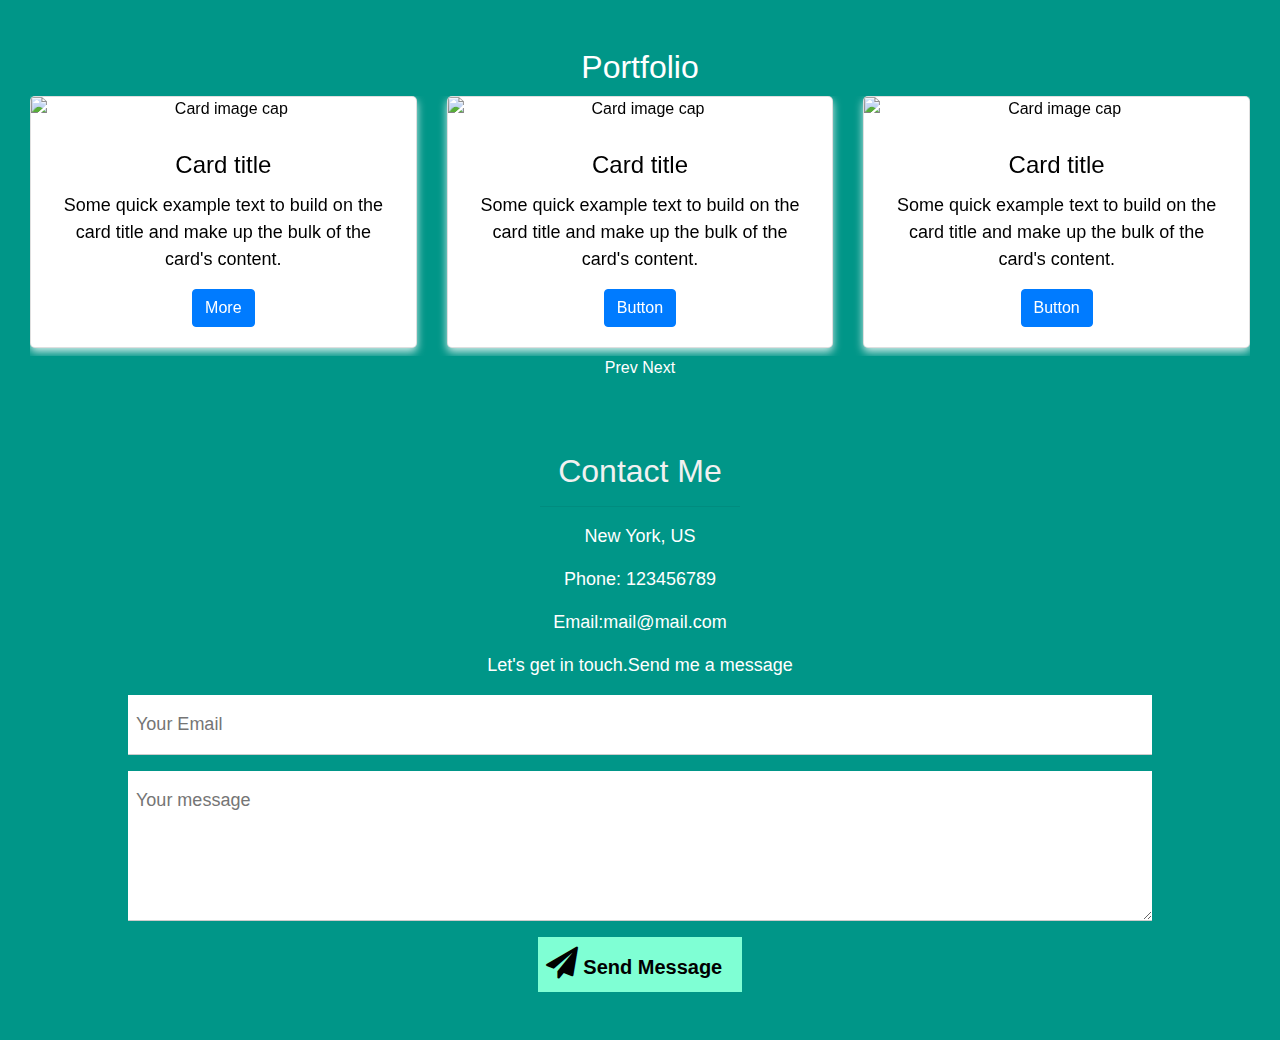
==== commit e5ca3be6: "Split about section" ====
--- a/index.html
+++ b/index.html
@@ -20,10 +20,14 @@
       <span class="hamburger hamburger-3"></span>
     </label>
 
-    <a href="#home" class="menu-item" data-toggle="tooltip" data-placement="bottom" title="Home"> <i class="fa fa-home"></i> </a>
-    <a href="#about" class="menu-item" data-toggle="tooltip" data-placement="bottom" title="About"> <i class="fa fa-calendar"></i> </a>
-    <a href="#portfolio" class="menu-item" data-toggle="tooltip" data-placement="bottom" title="Portfolio"> <i class="fa fa-code"></i> </a>
-    <a href="#contact" class="menu-item" data-toggle="tooltip" data-placement="bottom" title="Contact"> <i class="fa fa-envelope"></i> </a>
+    <a href="#home" class="menu-item" data-toggle="tooltip" data-placement="bottom" title="Home"> <i
+        class="fa fa-home"></i> </a>
+    <a href="#about" class="menu-item" data-toggle="tooltip" data-placement="bottom" title="About"> <i
+        class="fa fa-calendar"></i> </a>
+    <a href="#portfolio" class="menu-item" data-toggle="tooltip" data-placement="bottom" title="Portfolio"> <i
+        class="fa fa-code"></i> </a>
+    <a href="#contact" class="menu-item" data-toggle="tooltip" data-placement="bottom" title="Contact"> <i
+        class="fa fa-envelope"></i> </a>
 
   </nav>
   <div class="sm-container" id="home" style="margin-top:105px;">
@@ -36,39 +40,48 @@
       </div>
     </div>
     <div class="sm-right-div">
-      <h2>Hello everybody, I am <p class="sm-text-highlight">SHWETA MESTRY.</p></h2>
+      <h2>Hello everybody, I am <p class="sm-text-highlight">SHWETA MESTRY.</p>
+      </h2>
       <p>Computer Science Graduate Student at Binghamton University</p>
-      <p><b>Experienced Software Developer, believe in making user centric solution which simplifies the process.</b></p>
+      <p><b>Experienced Software Developer, believe in making user centric solution which simplifies the process.</b>
+      </p>
       <p><button class="sm-btn"><i class="fa fa-external-link" style="padding:0px !important"></i> Resume</button></p>
     </div>
   </div>
   <div class="sm-container" id="about" style="padding:30px;">
     <h2>About</h2>
-    <div class="sm-timeline-item" year-is='2019 - Present' >
-      <h3>Pursing Master's of Computer Science at Binghamton University, NY, USA</h3>
-      <p>
-        I'm speaking with myself, number one, because I have a very good brain and I've said a lot of things. I write
-        the best placeholder text, and I'm the biggest developer on the web by far... While that's mock-ups and this is
-        politics, are they really so different? I think the only card she has is the Lorem card.
-      </p>
-    </div>
-
-    <div class="sm-timeline-item" year-is='2016 - 2019'>
-      <h3>Worked as a Software Developer at Tata Consultancy Services LTD., India</h3>
-      <p>
-        I'm speaking with myself, number one, because I have a very good brain and I've said a lot of things. I write
-        the best placeholder text, and I'm the biggest developer on the web by far... While that's mock-ups and this is
-        politics, are they really so different? I think the only card she has is the Lorem card.
-      </p>
-    </div>
-
-    <div class="sm-timeline-item" year-is='2012 - 2016'>
-      <h3>Awarded with Bachelor of Engineering in Computer Engineering degree from University of Mumbai, India</h3>
-      <p>
-        I'm speaking with myself, number one, because I have a very good brain and I've said a lot of things. I write
-        the best placeholder text, and I'm the biggest developer on the web by far... While that's mock-ups and this is
-        politics, are they really so different? I think the only card she has is the Lorem card.
-      </p>
+    <div class="sm-left-div">
+    </div>
+    <div class="sm-right-div">
+      <div class="sm-timeline-item" year-is='2019 - Present'>
+        <h5>Pursing Master's of Computer Science at Binghamton University, NY, USA</h5>
+        <p>
+          I'm speaking with myself, number one, because I have a very good brain and I've said a lot of things. I write
+          the best placeholder text, and I'm the biggest developer on the web by far... While that's mock-ups and this
+          is
+          politics, are they really so different? I think the only card she has is the Lorem card.
+        </p>
+      </div>
+
+      <div class="sm-timeline-item" year-is='2016 - 2019'>
+        <h5>Worked as a Software Developer at Tata Consultancy Services LTD., India</h5>
+        <p>
+          I'm speaking with myself, number one, because I have a very good brain and I've said a lot of things. I write
+          the best placeholder text, and I'm the biggest developer on the web by far... While that's mock-ups and this
+          is
+          politics, are they really so different? I think the only card she has is the Lorem card.
+        </p>
+      </div>
+
+      <div class="sm-timeline-item" year-is='2012 - 2016'>
+        <h5>Awarded with Bachelor of Engineering in Computer Engineering degree from University of Mumbai, India</h5>
+        <p>
+          I'm speaking with myself, number one, because I have a very good brain and I've said a lot of things. I write
+          the best placeholder text, and I'm the biggest developer on the web by far... While that's mock-ups and this
+          is
+          politics, are they really so different? I think the only card she has is the Lorem card.
+        </p>
+      </div>
     </div>
   </div>
   <div class="sm-container" id="portfolio" style="padding:30px;">
@@ -87,7 +100,29 @@
                   <h4 class="card-title">Card title</h4>
                   <p class="card-text">Some quick example text to build on the card title and make up the bulk of the
                     card's content.</p>
-                  <a class="btn btn-primary">Button</a>
+                  <button type="button" class="btn btn-primary" data-toggle="modal" data-target="#exampleModalCenter">
+                    More
+                  </button>
+                  <!-- Modal -->
+                  <div class="modal fade" id="exampleModalCenter" tabindex="-1" role="dialog"
+                    aria-labelledby="exampleModalCenterTitle" aria-hidden="true">
+                    <div class="modal-dialog modal-dialog-centered" role="document">
+                      <div class="modal-content">
+                        <div class="modal-header">
+                          <h5 class="modal-title" id="exampleModalLongTitle">Modal title</h5>
+                          <button type="button" class="close" data-dismiss="modal" aria-label="Close">
+                            <span aria-hidden="true">&times;</span>
+                          </button>
+                        </div>
+                        <div class="modal-body">
+                          ...
+                        </div>
+                        <div class="modal-footer">
+                          <button type="button" class="btn btn-secondary" data-dismiss="modal">Close</button>
+                        </div>
+                      </div>
+                    </div>
+                  </div>
                 </div>
               </div>
             </div>
@@ -232,7 +267,8 @@
       <p><input type="hidden" name="_subject" value="Contact request from personal website" /></p>
       <p><textarea class="sm-input sm-padding-16" name="message" placeholder="Your message" required></textarea></p>
       <p>
-        <button class="sm-btn" type="submit"><i class="fa fa-paper-plane" style="padding:0px !important"></i> Send Message</button>
+        <button class="sm-btn" type="submit"><i class="fa fa-paper-plane" style="padding:0px !important"></i> Send
+          Message</button>
       </p>
     </form>
   </div>
--- a/css/style1.css
+++ b/css/style1.css
@@ -296,7 +296,7 @@
 
 /*Start Timeline*/
 .sm-timeline-item {
-    padding: 3em 2em 2em;
+    padding: 3em 2em 1em;
     position: relative;
     /* color: rgba(0, 0, 0, 0.7); */
     border-left: 3px solid rgba(255, 255, 255, 1.3);
@@ -551,7 +551,8 @@
     }
 
     .sm-timeline-item:last-child {
-        border-width: thick;
+        /* border-width: thick; */
+        border-left-width: thick;
     }
 
     .menu-open:checked+.menu-open-button {
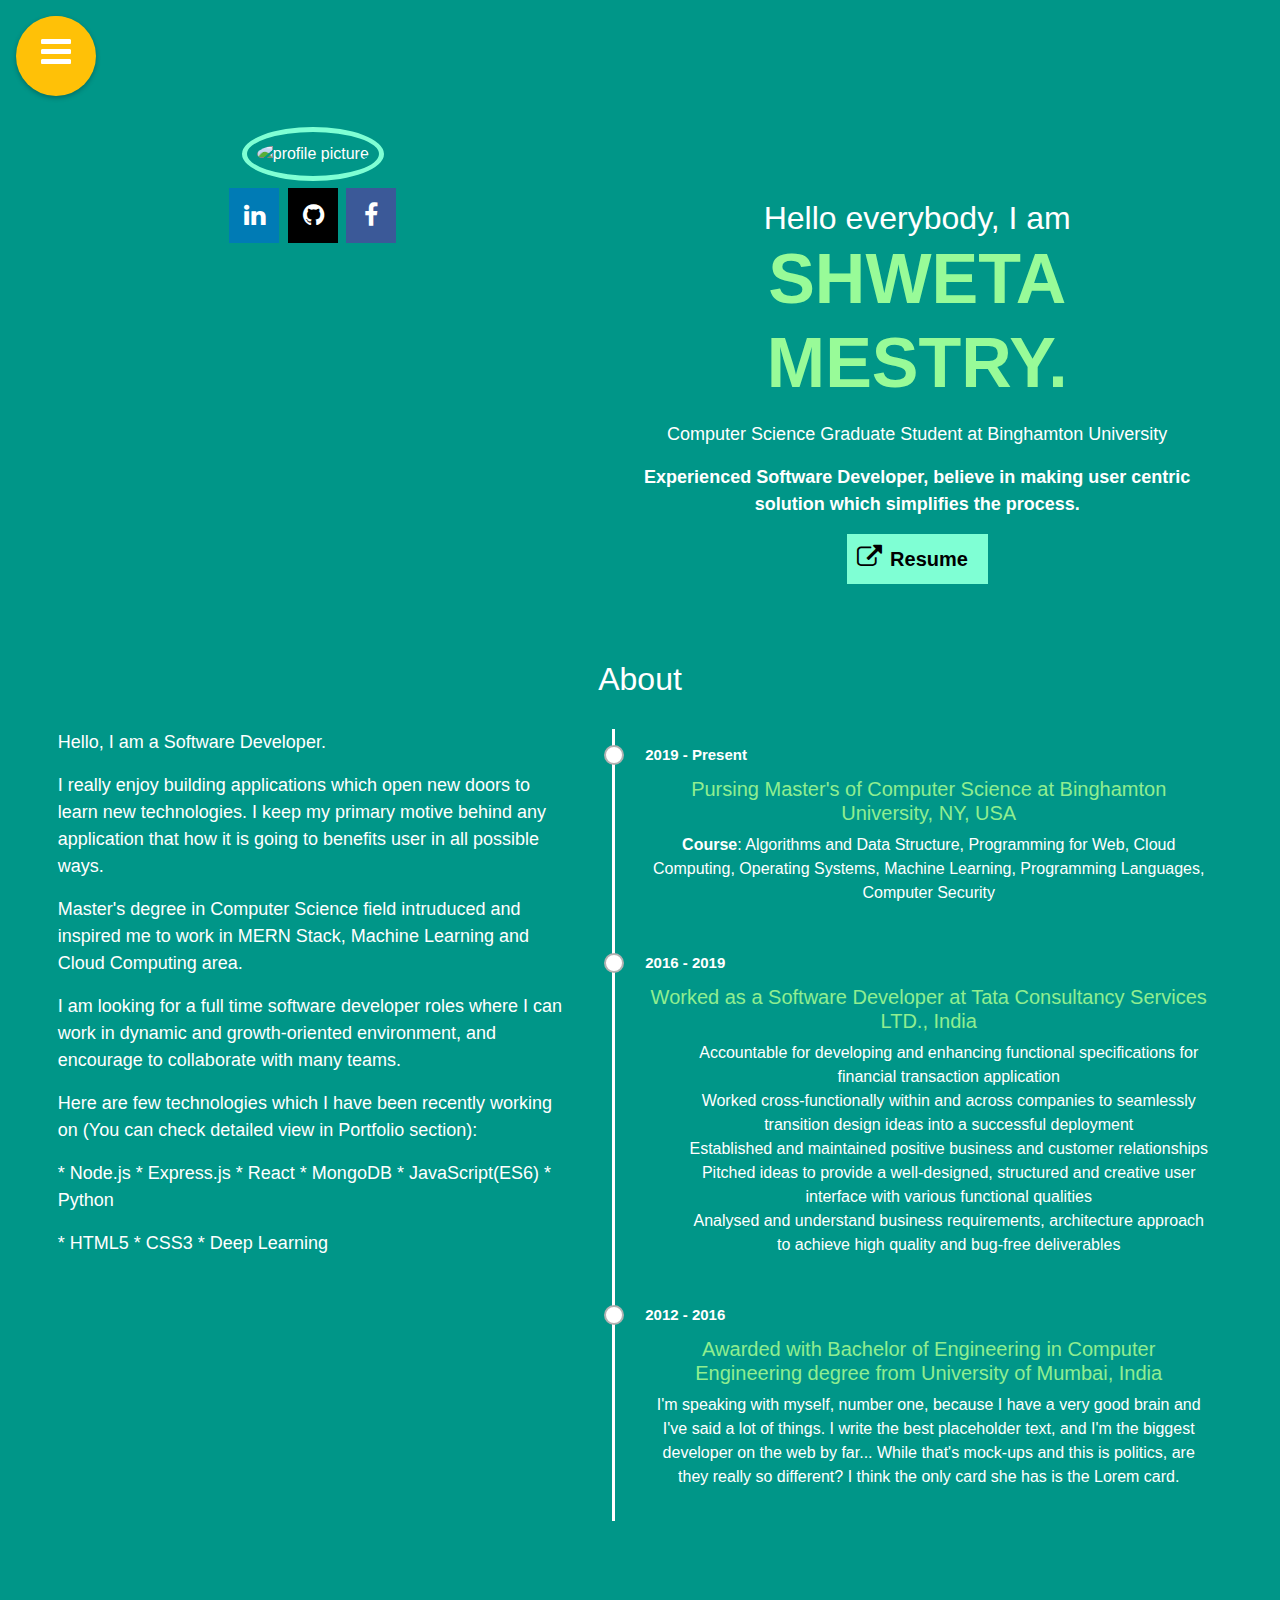
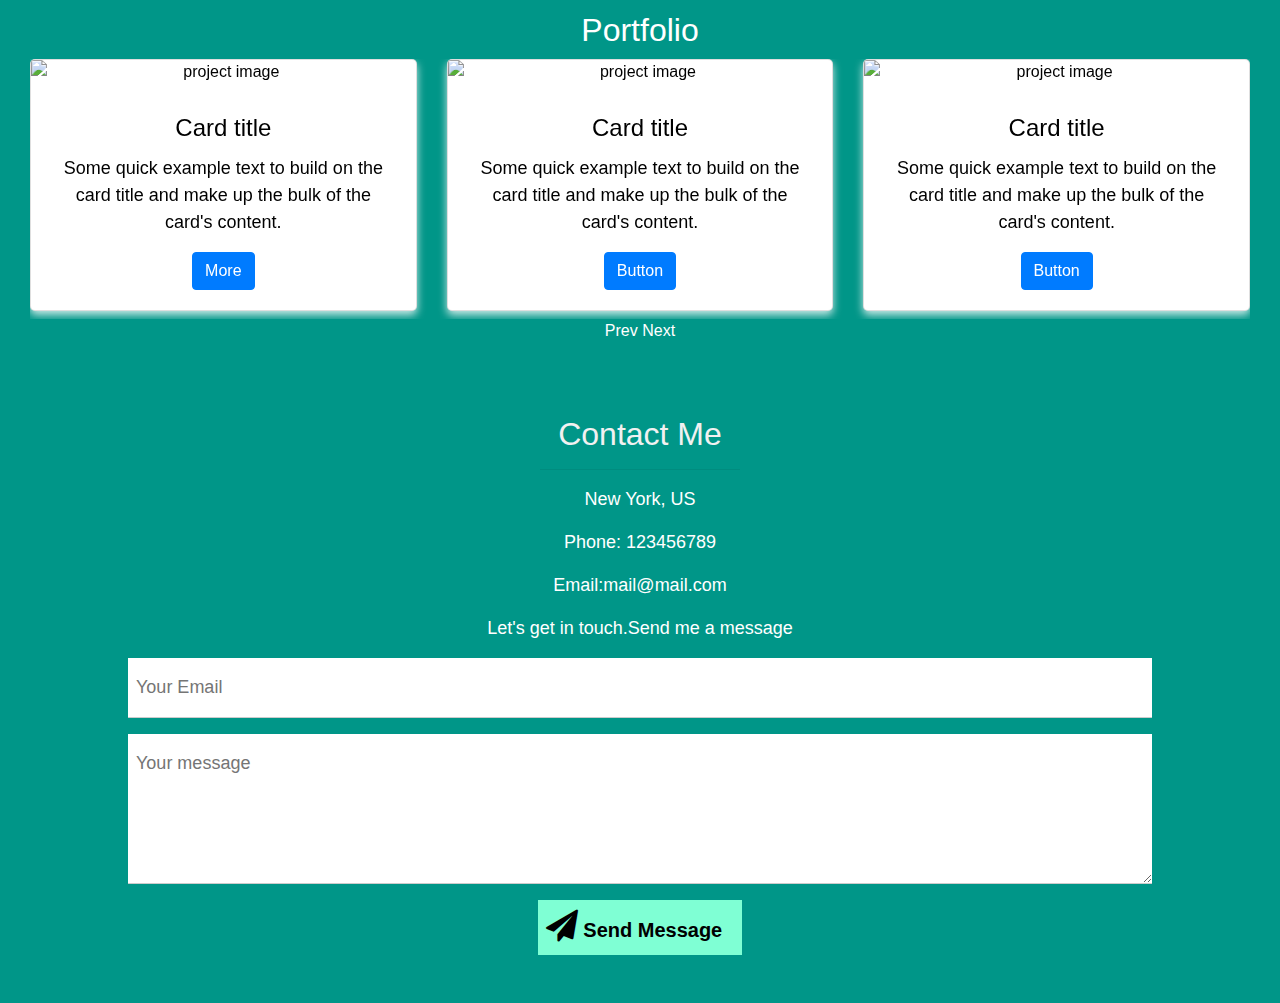
==== commit bc58ed59: "Changed menu structure" ====
--- a/index.html
+++ b/index.html
@@ -2,17 +2,36 @@
 <html>
 
 <head>
+  <title lang="en">Shweta Mestry | Software Developer</title>
+  <meta name="description"
+    content="Shweta Mestry is experienced Software Developer currently pursuing Master's Degree in Computer Science at Binghamton University, believes in making user centric solution which simplifies the process.">
+  <meta name="keywords"
+    content="Shweta Mestry, shweta, mestry, shweta94, shweta94me, Software Developer, github, Binghamton University, front end developer, responsive, javascript, node.js, full stack developer">
+  <meta name="author" content="Shweta Mestry">
+  <meta name="image" content="images/websitePicture.jpg">
+  <meta itemprop="name" content="Shweta Mestry | Software Developer">
+  <meta itemprop="description"
+    content="Shweta Mestry is experienced Software Developer currently pursuing Master's Degree in Computer Science at Binghamton University, believes in making user centric solution which simplifies the process.">
+  <meta itemprop="keywords"
+    content="Shweta Mestry, shweta, mestry, shweta94, shweta94me, Software Developer, github, Binghamton University, front end developer, responsive, javascript, node.js, full stack developer">
+  <meta itemprop="image" content="images/websitePicture.jpg">
+  <meta property="og:title" content="Shweta Mestry | Software Developer">
+  <meta property="og:image" content="images/websitePicture.jpg">
+  <meta property="og:description"
+    content="Shweta Mestry is experienced Software Developer currently pursuing Master's Degree in Computer Science at Binghamton University, believes in making user centric solution which simplifies the process.">
+  <meta property="og:url" content="https://shweta94me.github.io">
   <meta name="viewport" content="width=device-width, initial-scale=1.0">
   <link rel="stylesheet" href="https://maxcdn.bootstrapcdn.com/bootstrap/4.5.0/css/bootstrap.min.css">
   <script src="https://ajax.googleapis.com/ajax/libs/jquery/3.5.1/jquery.min.js"></script>
   <script src="https://cdnjs.cloudflare.com/ajax/libs/popper.js/1.16.0/umd/popper.min.js"></script>
   <script src="https://maxcdn.bootstrapcdn.com/bootstrap/4.5.0/js/bootstrap.min.js"></script>
   <link rel="stylesheet" href="https://cdnjs.cloudflare.com/ajax/libs/font-awesome/4.7.0/css/font-awesome.min.css">
-  <link rel="stylesheet" href="css/style1.css" />
+  <link rel="stylesheet" href="css/style1.css?v=1.3" />
 </head>
 
 <body>
-  <nav class="menu">
+  <!--
+  <nav class="menu" id="sm-menu-block">
     <input type="checkbox" href="#" class="menu-open" name="menu-open" id="menu-open" />
     <label class="menu-open-button" for="menu-open">
       <span class="hamburger hamburger-1"></span>
@@ -30,13 +49,41 @@
         class="fa fa-envelope"></i> </a>
 
   </nav>
+  <nav class="menu" id="sm-menu-block-mobile">
+    <input type="checkbox" href="#" class="menu-open" name="menu-open" id="menu-open-mobile" />
+    <label class="menu-open-button" for="menu-open-mobile">
+      <span class="hamburger hamburger-1"></span>
+      <span class="hamburger hamburger-2"></span>
+      <span class="hamburger hamburger-3"></span>
+    </label>
+
+    <a href="#home" class="menu-item"><span class="sm-menu-item-mobile">Home</span></a>
+    <a href="#about" class="menu-item"><span class="sm-menu-item-mobile">About</span></a>
+    <a href="#portfolio" class="menu-item"><span class="sm-menu-item-mobile">Projects</span></a>
+    <a href="#contact" class="menu-item"><span class="sm-menu-item-mobile">Contact</span></a>
+  </nav>-->
+  <div id="circularMenu1" class="circular-menu circular-menu-left">
+
+    <a class="floating-btn">
+      <input type="checkbox" href="#" class="menu-open" name="menu-open" id="menu-open" />
+      <i class="fa fa-bars"></i>
+    </a>
+
+    <menu class="items-wrapper">
+      <a href="#home" class="menu-item">Home</a>
+      <a href="#about" class="menu-item">About</a>
+      <a href="#portfolio" class="menu-item">Portfolio</a>
+      <a href="#contact" class="menu-item">Contact</a>
+    </menu>
+
+  </div>
   <div class="sm-container" id="home" style="margin-top:105px;">
     <div class="sm-left-div">
-      <img src="images/circleshapeimage.png" class="sm-profile-img">
+      <img src="images/circleshapeimage.png" alt="profile picture" class="sm-profile-img">
       <div>
-        <a href="#"><i class="fa fa-linkedin"></i></a>
-        <a href="#"><i class="fa fa-github"></i></a>
-        <a href="#"><i class="fa fa-facebook"></i></a>
+        <a href="https://www.linkedin.com/in/shweta94"><i class="fa fa-linkedin"></i></a>
+        <a href="https://github.com/Shweta94Me"><i class="fa fa-github"></i></a>
+        <a href="http://www.facebook.com/mestryshweta30"><i class="fa fa-facebook"></i></a>
       </div>
     </div>
     <div class="sm-right-div">
@@ -50,27 +97,41 @@
   </div>
   <div class="sm-container" id="about" style="padding:30px;">
     <h2>About</h2>
-    <div class="sm-left-div">
-    </div>
-    <div class="sm-right-div">
+    <div class="sm-left-div" style="text-align:left">
+      <p>Hello, I am a Software Developer.</p>
+      <p>I really enjoy building applications which open new doors to learn new technologies. I keep my primary motive
+        behind any application that how it is going to benefits user in all possible ways.</p>
+      <p>Master's degree in Computer Science field intruduced and inspired me to work in MERN Stack, Machine Learning
+        and Cloud Computing area.</p>
+      <p>I am looking for a full time software developer roles where I can work in dynamic and growth-oriented
+        environment, and encourage to collaborate with many teams.</p>
+      <p>Here are few technologies which I have been recently working on (You can check detailed view in Portfolio
+        section):</p>
+      <p>* Node.js * Express.js * React * MongoDB * JavaScript(ES6) * Python</p>
+      <p>* HTML5 * CSS3 * Deep Learning</p>
+    </div>
+    <div class="sm-right-div" style="padding-right:0px;margin-top:0px;">
       <div class="sm-timeline-item" year-is='2019 - Present'>
         <h5>Pursing Master's of Computer Science at Binghamton University, NY, USA</h5>
         <p>
-          I'm speaking with myself, number one, because I have a very good brain and I've said a lot of things. I write
-          the best placeholder text, and I'm the biggest developer on the web by far... While that's mock-ups and this
-          is
-          politics, are they really so different? I think the only card she has is the Lorem card.
+          <b>Course</b>: Algorithms and Data Structure, Programming for Web, Cloud Computing, Operating Systems, Machine
+          Learning, Programming Languages, Computer Security
         </p>
       </div>
 
       <div class="sm-timeline-item" year-is='2016 - 2019'>
         <h5>Worked as a Software Developer at Tata Consultancy Services LTD., India</h5>
-        <p>
-          I'm speaking with myself, number one, because I have a very good brain and I've said a lot of things. I write
-          the best placeholder text, and I'm the biggest developer on the web by far... While that's mock-ups and this
-          is
-          politics, are they really so different? I think the only card she has is the Lorem card.
-        </p>
+        <ul>
+          <li>Accountable for developing and enhancing functional specifications for financial transaction application
+          </li>
+          <li>Worked cross-functionally within and across companies to seamlessly transition design ideas into a
+            successful deployment</li>
+          <li>Established and maintained positive business and customer relationships</li>
+          <li>Pitched ideas to provide a well-designed, structured and creative user interface with various functional
+            qualities</li>
+          <li>Analysed and understand business requirements, architecture approach to achieve high quality and bug-free
+            deliverables</li>
+        </ul>
       </div>
 
       <div class="sm-timeline-item" year-is='2012 - 2016'>
@@ -94,8 +155,8 @@
           <div class="row">
             <div class="col-md-4">
               <div class="card mb-2">
-                <img class="card-img-top"
-                  src="https://mdbootstrap.com/img/Photos/Horizontal/Nature/4-col/img%20(34).jpg" alt="Card image cap">
+                <img class="card-img-top" alt="project image"
+                  src="https://mdbootstrap.com/img/Photos/Horizontal/Nature/4-col/img%20(34).jpg">
                 <div class="card-body">
                   <h4 class="card-title">Card title</h4>
                   <p class="card-text">Some quick example text to build on the card title and make up the bulk of the
@@ -128,20 +189,20 @@
             </div>
             <div class="col-md-4 clearfix d-none d-md-block">
               <div class="card mb-2">
-                <img class="card-img-top"
-                  src="https://mdbootstrap.com/img/Photos/Horizontal/Nature/4-col/img%20(18).jpg" alt="Card image cap">
-                <div class="card-body">
-                  <h4 class="card-title">Card title</h4>
-                  <p class="card-text">Some quick example text to build on the card title and make up the bulk of the
-                    card's content.</p>
-                  <a class="btn btn-primary">Button</a>
-                </div>
-              </div>
-            </div>
-            <div class="col-md-4 clearfix d-none d-md-block">
-              <div class="card mb-2">
-                <img class="card-img-top"
-                  src="https://mdbootstrap.com/img/Photos/Horizontal/Nature/4-col/img%20(35).jpg" alt="Card image cap">
+                <img class="card-img-top" alt="project image"
+                  src="https://mdbootstrap.com/img/Photos/Horizontal/Nature/4-col/img%20(18).jpg">
+                <div class="card-body">
+                  <h4 class="card-title">Card title</h4>
+                  <p class="card-text">Some quick example text to build on the card title and make up the bulk of the
+                    card's content.</p>
+                  <a class="btn btn-primary">Button</a>
+                </div>
+              </div>
+            </div>
+            <div class="col-md-4 clearfix d-none d-md-block">
+              <div class="card mb-2">
+                <img class="card-img-top" alt="project image"
+                  src="https://mdbootstrap.com/img/Photos/Horizontal/Nature/4-col/img%20(35).jpg">
                 <div class="card-body">
                   <h4 class="card-title">Card title</h4>
                   <p class="card-text">Some quick example text to build on the card title and make up the bulk of the
@@ -159,34 +220,34 @@
           <div class="row">
             <div class="col-md-4">
               <div class="card mb-2">
-                <img class="card-img-top" src="https://mdbootstrap.com/img/Photos/Horizontal/City/4-col/img%20(60).jpg"
-                  alt="Card image cap">
-                <div class="card-body">
-                  <h4 class="card-title">Card title</h4>
-                  <p class="card-text">Some quick example text to build on the card title and make up the bulk of the
-                    card's content.</p>
-                  <a class="btn btn-primary">Button</a>
-                </div>
-              </div>
-            </div>
-
-            <div class="col-md-4 clearfix d-none d-md-block">
-              <div class="card mb-2">
-                <img class="card-img-top" src="https://mdbootstrap.com/img/Photos/Horizontal/City/4-col/img%20(47).jpg"
-                  alt="Card image cap">
-                <div class="card-body">
-                  <h4 class="card-title">Card title</h4>
-                  <p class="card-text">Some quick example text to build on the card title and make up the bulk of the
-                    card's content.</p>
-                  <a class="btn btn-primary">Button</a>
-                </div>
-              </div>
-            </div>
-
-            <div class="col-md-4 clearfix d-none d-md-block">
-              <div class="card mb-2">
-                <img class="card-img-top" src="https://mdbootstrap.com/img/Photos/Horizontal/City/4-col/img%20(48).jpg"
-                  alt="Card image cap">
+                <img class="card-img-top" alt="project image"
+                  src="https://mdbootstrap.com/img/Photos/Horizontal/City/4-col/img%20(60).jpg">
+                <div class="card-body">
+                  <h4 class="card-title">Card title</h4>
+                  <p class="card-text">Some quick example text to build on the card title and make up the bulk of the
+                    card's content.</p>
+                  <a class="btn btn-primary">Button</a>
+                </div>
+              </div>
+            </div>
+
+            <div class="col-md-4 clearfix d-none d-md-block">
+              <div class="card mb-2">
+                <img class="card-img-top" alt="project image"
+                  src="https://mdbootstrap.com/img/Photos/Horizontal/City/4-col/img%20(47).jpg">
+                <div class="card-body">
+                  <h4 class="card-title">Card title</h4>
+                  <p class="card-text">Some quick example text to build on the card title and make up the bulk of the
+                    card's content.</p>
+                  <a class="btn btn-primary">Button</a>
+                </div>
+              </div>
+            </div>
+
+            <div class="col-md-4 clearfix d-none d-md-block">
+              <div class="card mb-2">
+                <img class="card-img-top" alt="project image"
+                  src="https://mdbootstrap.com/img/Photos/Horizontal/City/4-col/img%20(48).jpg">
                 <div class="card-body">
                   <h4 class="card-title">Card title</h4>
                   <p class="card-text">Some quick example text to build on the card title and make up the bulk of the
@@ -203,34 +264,34 @@
           <div class="row">
             <div class="col-md-4">
               <div class="card mb-2">
-                <img class="card-img-top" src="https://mdbootstrap.com/img/Photos/Horizontal/Food/4-col/img%20(53).jpg"
-                  alt="Card image cap">
-                <div class="card-body">
-                  <h4 class="card-title">Card title</h4>
-                  <p class="card-text">Some quick example text to build on the card title and make up the bulk of the
-                    card's content.</p>
-                  <a class="btn btn-primary">Button</a>
-                </div>
-              </div>
-            </div>
-
-            <div class="col-md-4 clearfix d-none d-md-block">
-              <div class="card mb-2">
-                <img class="card-img-top" src="https://mdbootstrap.com/img/Photos/Horizontal/Food/4-col/img%20(45).jpg"
-                  alt="Card image cap">
-                <div class="card-body">
-                  <h4 class="card-title">Card title</h4>
-                  <p class="card-text">Some quick example text to build on the card title and make up the bulk of the
-                    card's content.</p>
-                  <a class="btn btn-primary">Button</a>
-                </div>
-              </div>
-            </div>
-
-            <div class="col-md-4 clearfix d-none d-md-block">
-              <div class="card mb-2">
-                <img class="card-img-top" src="https://mdbootstrap.com/img/Photos/Horizontal/Food/4-col/img%20(51).jpg"
-                  alt="Card image cap">
+                <img class="card-img-top" alt="project image"
+                  src="https://mdbootstrap.com/img/Photos/Horizontal/Food/4-col/img%20(53).jpg">
+                <div class="card-body">
+                  <h4 class="card-title">Card title</h4>
+                  <p class="card-text">Some quick example text to build on the card title and make up the bulk of the
+                    card's content.</p>
+                  <a class="btn btn-primary">Button</a>
+                </div>
+              </div>
+            </div>
+
+            <div class="col-md-4 clearfix d-none d-md-block">
+              <div class="card mb-2">
+                <img class="card-img-top" alt="project image"
+                  src="https://mdbootstrap.com/img/Photos/Horizontal/Food/4-col/img%20(45).jpg">
+                <div class="card-body">
+                  <h4 class="card-title">Card title</h4>
+                  <p class="card-text">Some quick example text to build on the card title and make up the bulk of the
+                    card's content.</p>
+                  <a class="btn btn-primary">Button</a>
+                </div>
+              </div>
+            </div>
+
+            <div class="col-md-4 clearfix d-none d-md-block">
+              <div class="card mb-2">
+                <img class="card-img-top" alt="project image"
+                  src="https://mdbootstrap.com/img/Photos/Horizontal/Food/4-col/img%20(51).jpg">
                 <div class="card-body">
                   <h4 class="card-title">Card title</h4>
                   <p class="card-text">Some quick example text to build on the card title and make up the bulk of the
@@ -293,7 +354,7 @@
       </filter>
     </defs>
   </svg>-->
-  <script src="js/script.js"></script>
+  <script src="js/script.js?v=1.3"></script>
 </body>
 
 </html>--- a/css/style1.css
+++ b/css/style1.css
@@ -23,6 +23,22 @@
 
 h1 {
     font-size: 3em;
+}
+
+h5 {
+    color: lightgreen;
+}
+
+ul {
+    list-style-type: none;
+}
+
+#sm-menu-block {
+    display: block;
+}
+
+#sm-menu-block-mobile {
+    display: none;
 }
 
 .menu {
@@ -50,6 +66,13 @@
     transition: transform ease-out 200ms, -webkit-transform ease-out 200ms;
 }
 
+.sm-menu-item-mobile {
+    font-size: 20px;
+    color: blue;
+    font-family: -webkit-pictograph;
+    font-weight: 500;
+}
+/*
 .menu-open {
     display: none;
 }
@@ -146,7 +169,6 @@
     -webkit-transition-duration: 400ms;
     transition-duration: 400ms;
     -webkit-transform: scale(1.1, 1.1) translate3d(0, 0, 0);
-    /* transform: scale(1.1, 1.1) translate3d(0, 0, 0); */
     transform: scale(1, 1) translate3d(0, 0, 0);
     cursor: pointer;
 }
@@ -198,7 +220,7 @@
     transform: scale(0.8, 0.8) translate3d(320px, 0, 0);
 }
 
-
+*/
 .fa {
     font-size: xx-large;
 }
@@ -300,6 +322,8 @@
     position: relative;
     /* color: rgba(0, 0, 0, 0.7); */
     border-left: 3px solid rgba(255, 255, 255, 1.3);
+    /* border-width: 0 0 0 3px;
+    border-color: rgba(255, 255, 255, 1.3); */
 }
 
 .sm-timeline-item p {
@@ -331,13 +355,13 @@
     background: white;
 }
 
-.sm-timeline-item:last-child {
+/* .sm-timeline-item:last-child {
     -webkit-border-image: -webkit-gradient(linear, left top, left bottom, color-stop(60%, rgba(0, 0, 0, 0.3)), to(rgba(0, 0, 0, 0))) 1 100%;
     -webkit-border-image: linear-gradient(to bottom, rgba(0, 0, 0, 0.3) 60%, rgba(0, 0, 0, 0)) 1 100%;
     -o-border-image: linear-gradient(to bottom, rgba(0, 0, 0, 0.3) 60%, rgba(0, 0, 0, 0)) 1 100%;
     border-image: -webkit-gradient(linear, left top, left bottom, color-stop(60%, rgba(0, 0, 0, 0.3)), to(rgba(0, 0, 0, 0))) 1 100%;
     border-image: linear-gradient(to bottom, rgba(255, 255, 255, 1.3) 60%, rgba(0, 0, 0, 0)) 1 100%;
-}
+} */
 
 
 /*End Timeline*/
@@ -364,10 +388,13 @@
     background-color: #4CAF50;
     color: white;
 }
-.previous:hover, .next:hover{
+
+.previous:hover,
+.next:hover {
     background-color: #ddd;
     color: black;
 }
+
 .round {
     border-radius: 50%;
 }
@@ -441,8 +468,23 @@
 /*End Contact*/
 /* Responsive layout - makes a two column-layout instead of four columns */
 @media screen and (max-width: 1024px) {
+    #sm-menu-block-mobile {
+        display: block;
+    }
+
+    #sm-menu-block {
+        display: none;
+    }
+
     .menu {
         height: 85px;
+    }
+
+    .menu-item,
+    .menu-open-button {
+        width: 75px;
+        height: 75px;
+        line-height: 70px;
     }
 
     .sm-bg-text {
@@ -461,29 +503,42 @@
     }
 
     .menu-open:checked+.menu-open-button {
-        transform: scale(0.8, 0.8) translate3d(0, 0, 0);
+        transform: scale(1.2, 1.2) translate3d(0, 0, 0);
     }
 
     .menu-open:checked~.menu-item:nth-child(3) {
-        transform: scale(0.8, 0.8) translate3d(80px, 0, 0);
+        transform: scale(1.2, 1.2) translate3d(80px, 0, 0);
     }
 
     .menu-open:checked~.menu-item:nth-child(4) {
-        transform: scale(0.8, 0.8) translate3d(160px, 0, 0);
+        transform: scale(1.2, 1.2) translate3d(160px, 0, 0);
     }
 
     .menu-open:checked~.menu-item:nth-child(5) {
-        transform: scale(0.8, 0.8) translate3d(240px, 0, 0);
+        transform: scale(1.2, 1.2) translate3d(240px, 0, 0);
     }
 
     .menu-open:checked~.menu-item:nth-child(6) {
-        transform: scale(0.8, 0.8) translate3d(320px, 0, 0);
+        transform: scale(1.2, 1.2) translate3d(320px, 0, 0);
     }
 }
 
 @media screen and (max-width: 800px) {
+    #sm-menu-block-mobile {
+        display: block;
+    }
+
+    #sm-menu-block {
+        display: none;
+    }
+
     .menu {
         height: 85px;
+    }
+
+    .menu-item,
+    .menu-open-button {
+        line-height: 70px;
     }
 
     .sm-bg-text {
@@ -502,30 +557,43 @@
     }
 
     .menu-open:checked+.menu-open-button {
-        transform: scale(0.8, 0.8) translate3d(0, 0, 0);
+        transform: scale(0.9, 0.9) translate3d(0, 0, 0);
     }
 
     .menu-open:checked~.menu-item:nth-child(3) {
-        transform: scale(0.8, 0.8) translate3d(80px, 0, 0);
+        transform: scale(0.9, 0.9) translate3d(80px, 0, 0);
     }
 
     .menu-open:checked~.menu-item:nth-child(4) {
-        transform: scale(0.8, 0.8) translate3d(160px, 0, 0);
+        transform: scale(0.9, 0.9) translate3d(160px, 0, 0);
     }
 
     .menu-open:checked~.menu-item:nth-child(5) {
-        transform: scale(0.8, 0.8) translate3d(240px, 0, 0);
+        transform: scale(0.9, 0.9) translate3d(240px, 0, 0);
     }
 
     .menu-open:checked~.menu-item:nth-child(6) {
-        transform: scale(0.8, 0.8) translate3d(320px, 0, 0);
+        transform: scale(0.9, 0.9) translate3d(320px, 0, 0);
     }
 }
 
 /* Responsive layout - makes the two columns stack on top of each other instead of next to each other */
 @media screen and (max-width: 400px) {
+    #sm-menu-block-mobile {
+        display: block;
+    }
+
+    #sm-menu-block {
+        display: none;
+    }
+
     .menu {
         height: 85px;
+    }
+
+    .menu-item,
+    .menu-open-button {
+        line-height: 70px;
     }
 
     .sm-bg-text {
@@ -550,10 +618,10 @@
         margin-top: 0px;
     }
 
-    .sm-timeline-item:last-child {
+    /* .sm-timeline-item:last-child {
         /* border-width: thick; */
-        border-left-width: thick;
-    }
+    /* border-left-width: thick;
+    } */
 
     .menu-open:checked+.menu-open-button {
         transform: scale(0.8, 0.8) translate3d(0, 0, 0);
@@ -574,4 +642,162 @@
     .menu-open:checked~.menu-item:nth-child(6) {
         transform: scale(0.8, 0.8) translate3d(320px, 0, 0);
     }
-}+}
+
+/*Start Testing for menu --------------------------------------------------------*/
+.menu-open{
+    width: 60px;
+    height: 60px;
+    display: block;
+    position: absolute;
+    left: 11px;
+    top: 11px;
+    z-index: 2;
+    opacity: 0;
+    cursor: pointer;
+}
+.circular-menu {
+    position: fixed;
+    top: 1em;
+    right: 1em;
+    z-index: 3;
+}
+
+.circular-menu .floating-btn {
+    display: block;
+    width: 80px;
+    height: 80px;
+    border-radius: 50%;
+    background-color: hsl(4, 98%, 60%);
+    box-shadow: 0 2px 5px 0 hsla(0, 0%, 0%, .26);
+    color: hsl(0, 0%, 100%);
+    text-align: center;
+    line-height: 5.4;
+    cursor: pointer;
+    outline: 0;
+}
+
+.circular-menu.active .floating-btn {
+    box-shadow: inset 0 0 3px hsla(0, 0%, 0%, .3);
+}
+
+.circular-menu .floating-btn:active {
+    box-shadow: 0 4px 8px 0 hsla(0, 0%, 0%, .4);
+}
+
+.circular-menu .floating-btn i {
+    font-size: 35px;
+    transition: transform .2s;
+    z-index: 3;
+}
+
+.circular-menu.active .floating-btn i {
+    transform: rotate(0deg);
+}
+
+.circular-menu:after {
+    display: block;
+    content: ' ';
+    width: 60px;
+    height: 60px;
+    border-radius: 50%;
+    position: absolute;
+    top: 0;
+    right: 10px;
+    z-index: -2;
+    background-color: hsl(4, 98%, 60%);
+    transition: all .3s ease;
+}
+
+.circular-menu.active:after {
+    transform: scale3d(9.5, 9.5, 1);
+    transition-timing-function: cubic-bezier(.68, 1.55, .265, 1);
+}
+
+.circular-menu .items-wrapper {
+    padding: 0;
+    margin: 0;
+}
+
+.circular-menu .menu-item {
+    position: absolute;
+    top: .2em;
+    right: .2em;
+    z-index: -1;
+    display: block;
+    text-decoration: none;
+    color: hsl(0, 0%, 100%);
+    font-size: 1em;
+    width: 75px;
+    height: 75px;
+    border-radius: 50%;
+    text-align: center;
+    line-height: 4.2;
+    /* background-color: hsla(0, 0%, 0%, .1); */
+    transition: transform .3s ease, background .2s ease;
+}
+
+.circular-menu .menu-item:hover {
+    background-color: hsla(0, 0%, 0%, .3);
+}
+
+.circular-menu.active .menu-item {
+    transition-timing-function: cubic-bezier(0.175, 0.885, 0.32, 1.275);
+}
+
+.circular-menu.active .menu-item:nth-child(1) {
+    transform: translate3d(1em, -7em, 0);
+}
+
+.circular-menu.active .menu-item:nth-child(2) {
+    transform: translate3d(-3.5em, -6.3em, 0);
+}
+
+.circular-menu.active .menu-item:nth-child(3) {
+    transform: translate3d(-6.5em, -3.2em, 0);
+}
+
+.circular-menu.active .menu-item:nth-child(4) {
+    transform: translate3d(-7em, 1em, 0);
+}
+
+/**
+   * The other theme for this menu
+   */
+
+.circular-menu.circular-menu-left {
+    right: auto;
+    left: 1em;
+}
+
+.circular-menu.circular-menu-left .floating-btn {
+    /* background-color: hsl(217, 89%, 61%); */
+    background-color: #ffc107;
+}
+
+.circular-menu.circular-menu-left:after {
+    /* background-color: hsl(217, 89%, 61%); */
+    background-color: #ffc107;
+}
+
+.circular-menu.circular-menu-left.active .floating-btn i {
+    transform: rotate(0deg);
+}
+
+.circular-menu.circular-menu-left.active .menu-item:nth-child(1) {
+    transform: translate3d(236px, 0px, 0);
+}
+
+.circular-menu.circular-menu-left.active .menu-item:nth-child(2) {
+    transform: translate3d(194px, 100px, 0);
+}
+
+.circular-menu.circular-menu-left.active .menu-item:nth-child(3) {
+    transform: translate3d(115px, 179px, 0);
+}
+
+.circular-menu.circular-menu-left.active .menu-item:nth-child(4) {
+    transform: translate3d(0px, 215px, 0);
+}
+
+/*End Testing for menu -----------------------------------------------------*/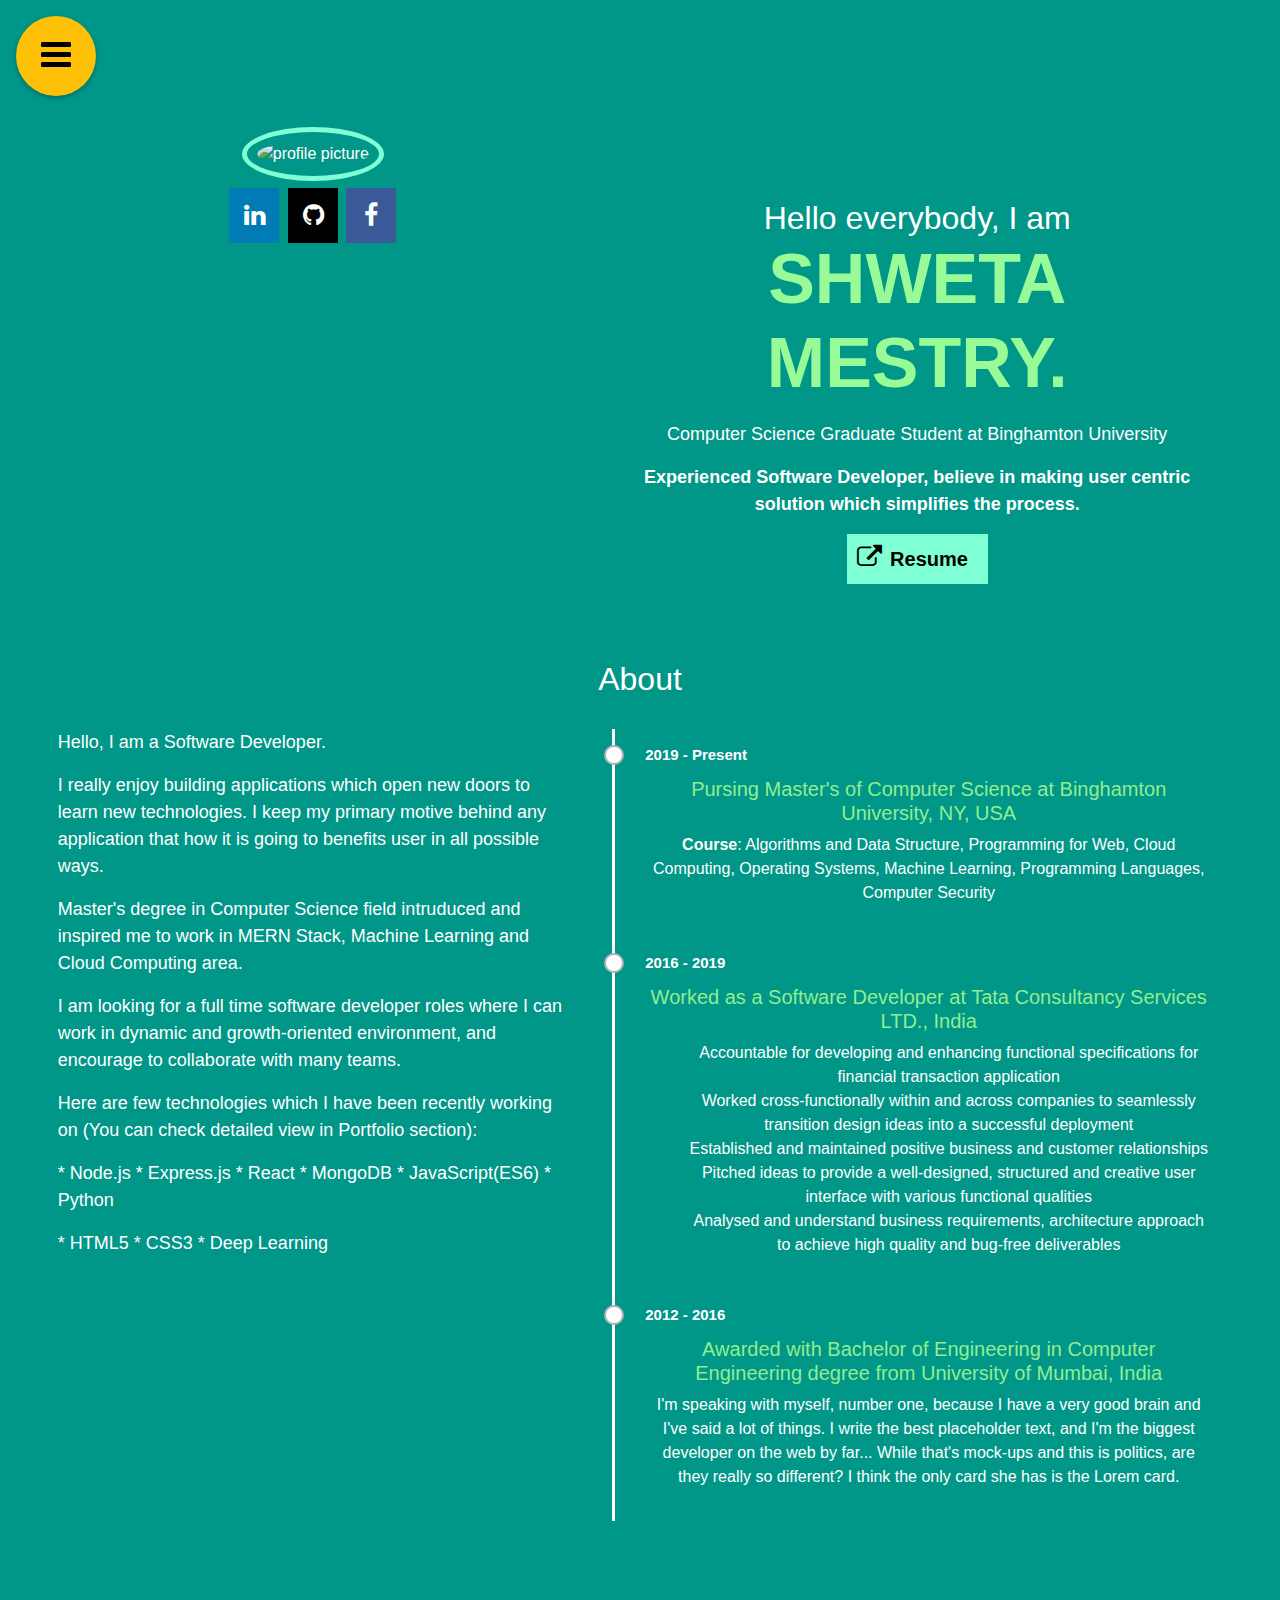
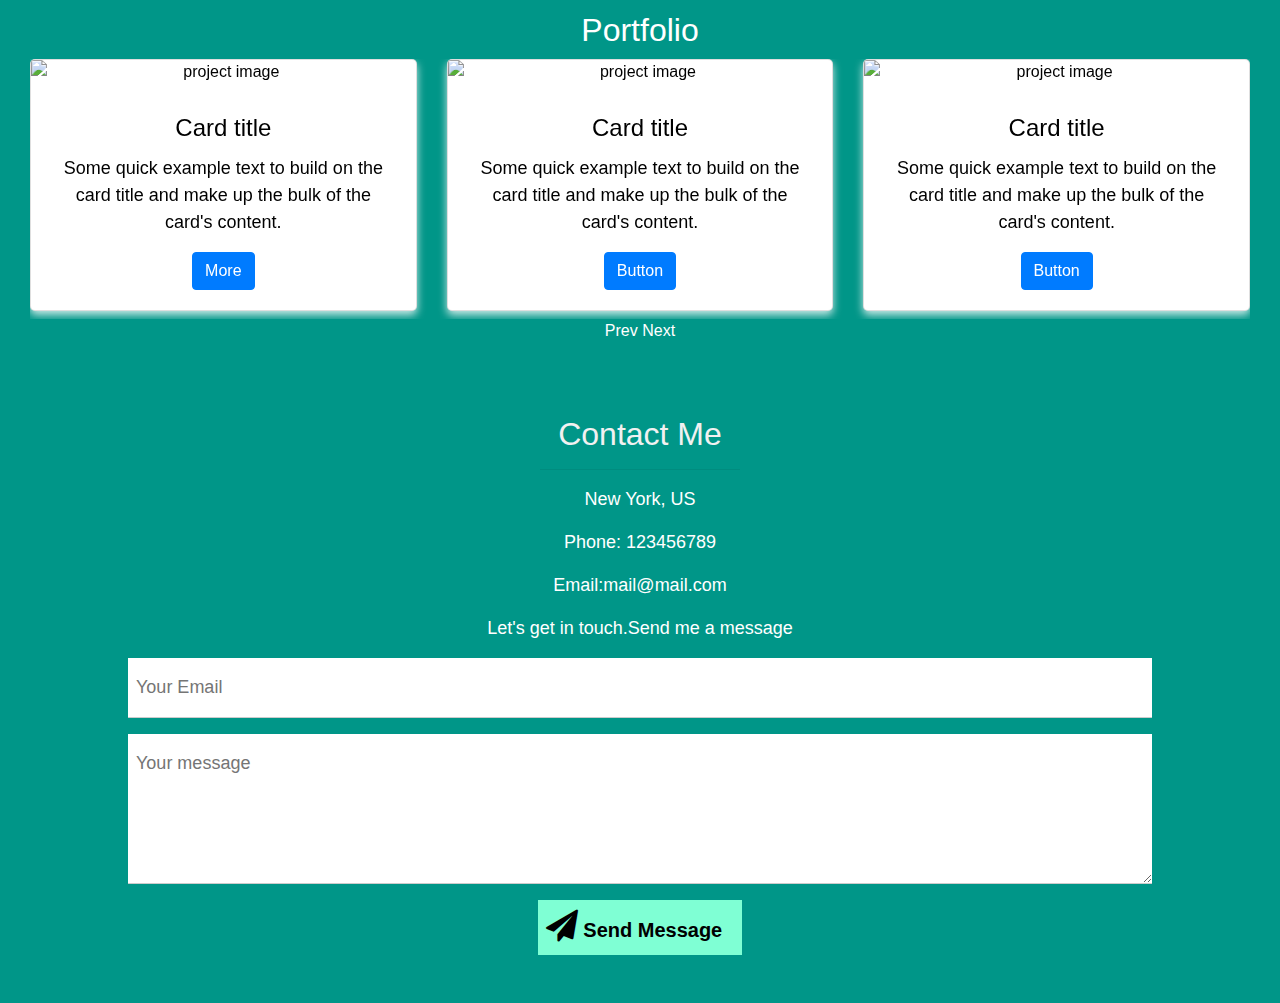
==== commit 03a5393e: "Changed menu structure" ====
--- a/index.html
+++ b/index.html
@@ -26,42 +26,10 @@
   <script src="https://cdnjs.cloudflare.com/ajax/libs/popper.js/1.16.0/umd/popper.min.js"></script>
   <script src="https://maxcdn.bootstrapcdn.com/bootstrap/4.5.0/js/bootstrap.min.js"></script>
   <link rel="stylesheet" href="https://cdnjs.cloudflare.com/ajax/libs/font-awesome/4.7.0/css/font-awesome.min.css">
-  <link rel="stylesheet" href="css/style1.css?v=1.3" />
+  <link rel="stylesheet" href="css/style1.css?v=1.9" />
 </head>
 
 <body>
-  <!--
-  <nav class="menu" id="sm-menu-block">
-    <input type="checkbox" href="#" class="menu-open" name="menu-open" id="menu-open" />
-    <label class="menu-open-button" for="menu-open">
-      <span class="hamburger hamburger-1"></span>
-      <span class="hamburger hamburger-2"></span>
-      <span class="hamburger hamburger-3"></span>
-    </label>
-
-    <a href="#home" class="menu-item" data-toggle="tooltip" data-placement="bottom" title="Home"> <i
-        class="fa fa-home"></i> </a>
-    <a href="#about" class="menu-item" data-toggle="tooltip" data-placement="bottom" title="About"> <i
-        class="fa fa-calendar"></i> </a>
-    <a href="#portfolio" class="menu-item" data-toggle="tooltip" data-placement="bottom" title="Portfolio"> <i
-        class="fa fa-code"></i> </a>
-    <a href="#contact" class="menu-item" data-toggle="tooltip" data-placement="bottom" title="Contact"> <i
-        class="fa fa-envelope"></i> </a>
-
-  </nav>
-  <nav class="menu" id="sm-menu-block-mobile">
-    <input type="checkbox" href="#" class="menu-open" name="menu-open" id="menu-open-mobile" />
-    <label class="menu-open-button" for="menu-open-mobile">
-      <span class="hamburger hamburger-1"></span>
-      <span class="hamburger hamburger-2"></span>
-      <span class="hamburger hamburger-3"></span>
-    </label>
-
-    <a href="#home" class="menu-item"><span class="sm-menu-item-mobile">Home</span></a>
-    <a href="#about" class="menu-item"><span class="sm-menu-item-mobile">About</span></a>
-    <a href="#portfolio" class="menu-item"><span class="sm-menu-item-mobile">Projects</span></a>
-    <a href="#contact" class="menu-item"><span class="sm-menu-item-mobile">Contact</span></a>
-  </nav>-->
   <div id="circularMenu1" class="circular-menu circular-menu-left">
 
     <a class="floating-btn">
@@ -333,28 +301,7 @@
       </p>
     </form>
   </div>
-  <!-- filters -->
-  <!--<svg xmlns="http://www.w3.org/2000/svg" version="1.1">
-    <defs>
-      <filter id="shadowed-goo">
-
-        <feGaussianBlur in="SourceGraphic" result="blur" stdDeviation="10" />
-        <feColorMatrix in="blur" mode="matrix" values="1 0 0 0 0  0 1 0 0 0  0 0 1 0 0  0 0 0 18 -7" result="goo" />
-        <feGaussianBlur in="goo" stdDeviation="3" result="shadow" />
-        <feColorMatrix in="shadow" mode="matrix" values="0 0 0 0 0  0 0 0 0 0  0 0 0 0 0  0 0 0 1 -0.2"
-          result="shadow" />
-        <feOffset in="shadow" dx="1" dy="1" result="shadow" />
-        <feComposite in2="shadow" in="goo" result="goo" />
-        <feComposite in2="goo" in="SourceGraphic" result="mix" />
-      </filter>
-      <filter id="goo">
-        <feGaussianBlur in="SourceGraphic" result="blur" stdDeviation="10" />
-        <feColorMatrix in="blur" mode="matrix" values="1 0 0 0 0  0 1 0 0 0  0 0 1 0 0  0 0 0 18 -7" result="goo" />
-        <feComposite in2="goo" in="SourceGraphic" result="mix" />
-      </filter>
-    </defs>
-  </svg>-->
-  <script src="js/script.js?v=1.3"></script>
+  <script src="js/script.js?v=1.4"></script>
 </body>
 
 </html>--- a/css/style1.css
+++ b/css/style1.css
@@ -33,194 +33,176 @@
     list-style-type: none;
 }
 
-#sm-menu-block {
-    display: block;
-}
-
-#sm-menu-block-mobile {
-    display: none;
-}
-
-.menu {
-    -webkit-filter: url("#shadowed-goo");
-    filter: url("#shadowed-goo");
-}
-
-.menu-item,
-.menu-open-button {
-    background: #ffc107;
-    border-radius: 100%;
-    width: 70px;
-    height: 70px;
-    margin-left: -40px;
+/*Start Testing for menu --------------------------------------------------------*/
+.menu-open{
+    width: 60px;
+    height: 60px;
+    display: block;
     position: absolute;
-    top: 20px;
-    color: white;
+    left: 11px;
+    top: 11px;
+    z-index: 2;
+    opacity: 0;
+    cursor: pointer;
+}
+.circular-menu {
+    position: fixed;
+    top: 1em;
+    right: 1em;
+    z-index: 3;
+}
+
+.circular-menu .floating-btn {
+    display: block;
+    width: 80px;
+    height: 80px;
+    border-radius: 50%;
+    background-color: hsl(4, 98%, 60%);
+    box-shadow: 0 2px 5px 0 hsla(0, 0%, 0%, .26);
+    /* color: hsl(0, 0%, 100%); */
+    color: black;
     text-align: center;
-    line-height: 80px;
-    -webkit-transform: translate3d(0, 0, 0);
-    transform: translate3d(0, 0, 0);
-    -webkit-transition: -webkit-transform ease-out 200ms;
-    transition: -webkit-transform ease-out 200ms;
-    transition: transform ease-out 200ms;
-    transition: transform ease-out 200ms, -webkit-transform ease-out 200ms;
-}
-
-.sm-menu-item-mobile {
-    font-size: 20px;
-    color: blue;
-    font-family: -webkit-pictograph;
-    font-weight: 500;
-}
-/*
-.menu-open {
-    display: none;
-}
-
-.hamburger {
-    width: 25px;
-    height: 3px;
-    background: white;
-    display: block;
+    line-height: 5.8;
+    cursor: pointer;
+    outline: 0;
+}
+.circular-menu:hover{
+    opacity: 1 !important;
+}
+.circular-menu.active .floating-btn {
+    box-shadow: inset 0 0 3px hsla(0, 0%, 0%, .3);
+}
+
+.circular-menu .floating-btn:active {
+    box-shadow: 0 4px 8px 0 hsla(0, 0%, 0%, .4);
+}
+
+.circular-menu .floating-btn i {
+    font-size: 35px;
+    transition: transform .2s;
+    z-index: 3;
+}
+
+.circular-menu.active .floating-btn i {
+    transform: rotate(0deg);
+}
+
+.circular-menu:after {
+    display: block;
+    content: ' ';
+    /* width: 60px;
+    height: 60px; */
+    width: 0;
+    height: 0;
+    border-radius: 50%;
     position: absolute;
-    top: 50%;
-    left: 50%;
-    margin-left: -12.5px;
-    margin-top: -1.5px;
-    -webkit-transition: -webkit-transform 200ms;
-    transition: -webkit-transform 200ms;
-    transition: transform 200ms;
-    transition: transform 200ms, -webkit-transform 200ms;
-}
-
-.hamburger-1 {
-    -webkit-transform: translate3d(0, -8px, 0);
-    transform: translate3d(0, -8px, 0);
-}
-
-.hamburger-2 {
-    -webkit-transform: translate3d(0, 0, 0);
-    transform: translate3d(0, 0, 0);
-}
-
-.hamburger-3 {
-    -webkit-transform: translate3d(0, 8px, 0);
-    transform: translate3d(0, 8px, 0);
-}
-
-.menu-open:checked+.menu-open-button .hamburger-1 {
-    -webkit-transform: translate3d(0, 0, 0) rotate(45deg);
-    transform: translate3d(0, 0, 0) rotate(45deg);
-}
-
-.menu-open:checked+.menu-open-button .hamburger-2 {
-    -webkit-transform: translate3d(0, 0, 0) scale(0.1, 1);
-    transform: translate3d(0, 0, 0) scale(0.1, 1);
-}
-
-.menu-open:checked+.menu-open-button .hamburger-3 {
-    -webkit-transform: translate3d(0, 0, 0) rotate(-45deg);
-    transform: translate3d(0, 0, 0) rotate(-45deg);
-}
-
-.menu {
-    position: fixed;
-    margin-left: -23px;
-    padding-top: 20px;
-    padding-left: 80px;
-    width: 650px;
-    height: 110px;
-    box-sizing: border-box;
-    font-size: 20px;
-    text-align: left;
-    top: 0px;
-    z-index: 2;
-}
-
-.menu-item:hover {
-    background: white;
-    color: #ffc107;
-}
-
-.menu-item:nth-child(3) {
-    -webkit-transition-duration: 180ms;
-    transition-duration: 180ms;
-}
-
-.menu-item:nth-child(4) {
-    -webkit-transition-duration: 180ms;
-    transition-duration: 180ms;
-}
-
-.menu-item:nth-child(5) {
-    -webkit-transition-duration: 180ms;
-    transition-duration: 180ms;
-}
-
-.menu-item:nth-child(6) {
-    -webkit-transition-duration: 180ms;
-    transition-duration: 180ms;
-}
-
-.menu-open-button {
-    z-index: 2;
-    -webkit-transition-timing-function: cubic-bezier(0.175, 0.885, 0.32, 1.275);
+    top: 0;
+    /* right: 10px; */
+    left: 0;
+    z-index: -2;
+    background-color: hsl(4, 98%, 60%);
+    transition: all .3s ease;
+}
+
+.circular-menu.active:after {
+    /* transform: scale3d(9.5, 9.5, 1); */
+    /* transform: scale(9.5,9.5) translate3d(0, 0, 0); */
+    transition-timing-function: cubic-bezier(.68, 1.55, .265, 1);
+    width: 500px;
+    height: 500px;
+    top: -225px;
+    left: -210px;
+    -webkit-animation: anim-jelly 0.8s linear forwards;
+}
+
+.circular-menu .items-wrapper {
+    padding: 0;
+    margin: 0;
+}
+
+.circular-menu .menu-item {
+    position: absolute;
+    top: .2em;
+    right: .2em;
+    z-index: -1;
+    display: block;
+    /* text-decoration: none; */
+    color: hsl(0, 0%, 100%);
+    font-size: 1em;
+    width: 75px;
+    height: 75px;
+    border-radius: 50%;
+    text-align: center;
+    line-height: 3.1;
+    transition: transform .2s ease, background .2s ease;
+}
+
+.circular-menu.active .menu-item {
     transition-timing-function: cubic-bezier(0.175, 0.885, 0.32, 1.275);
-    -webkit-transition-duration: 400ms;
-    transition-duration: 400ms;
-    -webkit-transform: scale(1.1, 1.1) translate3d(0, 0, 0);
-    transform: scale(1, 1) translate3d(0, 0, 0);
-    cursor: pointer;
-}
-
-.menu-open-button:hover {
-    -webkit-transform: scale(1.2, 1.2) translate3d(0, 0, 0);
-    transform: scale(1.2, 1.2) translate3d(0, 0, 0);
-}
-
-.menu-open:checked+.menu-open-button {
-    -webkit-transition-timing-function: linear;
-    transition-timing-function: linear;
-    -webkit-transition-duration: 200ms;
-    transition-duration: 200ms;
-    -webkit-transform: scale(0.8, 0.8) translate3d(0, 0, 0);
-    transform: scale(0.8, 0.8) translate3d(0, 0, 0);
-}
-
-.menu-open:checked~.menu-item {
-    -webkit-transition-timing-function: cubic-bezier(0.165, 0.84, 0.44, 1);
-    transition-timing-function: cubic-bezier(0.165, 0.84, 0.44, 1);
-}
-
-.menu-open:checked~.menu-item:nth-child(3) {
-    -webkit-transition-duration: 170ms;
-    transition-duration: 170ms;
-    -webkit-transform: translate3d(80px, 0, 0);
-    transform: scale(0.8, 0.8) translate3d(80px, 0, 0);
-}
-
-.menu-open:checked~.menu-item:nth-child(4) {
-    -webkit-transition-duration: 250ms;
-    transition-duration: 250ms;
-    -webkit-transform: translate3d(160px, 0, 0);
-    transform: scale(0.8, 0.8) translate3d(160px, 0, 0);
-}
-
-.menu-open:checked~.menu-item:nth-child(5) {
-    -webkit-transition-duration: 330ms;
-    transition-duration: 330ms;
-    -webkit-transform: translate3d(240px, 0, 0);
-    transform: scale(0.8, 0.8) translate3d(240px, 0, 0);
-}
-
-.menu-open:checked~.menu-item:nth-child(6) {
-    -webkit-transition-duration: 410ms;
-    transition-duration: 410ms;
-    -webkit-transform: translate3d(320px, 0, 0);
-    transform: scale(0.8, 0.8) translate3d(320px, 0, 0);
-}
-
-*/
+    transition-timing-function: cubic-bezier(.68, 1.55, .265, 1);
+}
+
+.circular-menu.active .menu-item:nth-child(1) {
+    transform: translate3d(1em, -7em, 0);
+    font-size: 25px;
+}
+
+.circular-menu.active .menu-item:nth-child(2) {
+    transform: translate3d(-3.5em, -6.3em, 0);
+    font-size: 25px;
+}
+
+.circular-menu.active .menu-item:nth-child(3) {
+    transform: translate3d(-6.5em, -3.2em, 0);
+    font-size: 25px;
+}
+
+.circular-menu.active .menu-item:nth-child(4) {
+    transform: translate3d(-7em, 1em, 0);
+    font-size: 25px;
+}
+
+/**
+   * The other theme for this menu
+   */
+
+.circular-menu.circular-menu-left {
+    right: auto;
+    left: 1em;
+}
+
+.circular-menu.circular-menu-left .floating-btn {
+    /* background-color: hsl(217, 89%, 61%); */
+    background-color: #ffc107;
+}
+
+.circular-menu.circular-menu-left:after {
+    /* background-color: hsl(217, 89%, 61%); */
+    background-color: #ffc107;
+}
+
+.circular-menu.circular-menu-left.active .floating-btn i {
+    transform: rotate(0deg);
+}
+
+.circular-menu.circular-menu-left.active .menu-item:nth-child(1) {
+    transform: translate3d(121px, -4px, 0);
+}
+
+.circular-menu.circular-menu-left.active .menu-item:nth-child(2) {
+    transform: translate3d(121px, 40px, 0);
+}
+
+.circular-menu.circular-menu-left.active .menu-item:nth-child(3) {
+    transform: translate3d(113px, 84px, 0);
+}
+
+.circular-menu.circular-menu-left.active .menu-item:nth-child(4) {
+    transform: translate3d(116px, 128px, 0);
+}
+
+/*End Testing for menu -----------------------------------------------------*/
+
 .fa {
     font-size: xx-large;
 }
@@ -262,14 +244,11 @@
     vertical-align: middle;
     text-align: center;
     width: 100%;
-    /* margin-left: 20px;
-    margin-right: 20px; */
 }
 
 .sm-profile-img {
     width: 70%;
     height: 70%;
-    /* margin-top: 50px; */
     padding: 10px;
     border-radius: 50%;
     border: 5px solid aquamarine;
@@ -277,7 +256,6 @@
 }
 
 .sm-left-div {
-    /* max-width: 300px; */
     display: inline-block;
     vertical-align: top;
     padding: 20px;
@@ -320,10 +298,7 @@
 .sm-timeline-item {
     padding: 3em 2em 1em;
     position: relative;
-    /* color: rgba(0, 0, 0, 0.7); */
     border-left: 3px solid rgba(255, 255, 255, 1.3);
-    /* border-width: 0 0 0 3px;
-    border-color: rgba(255, 255, 255, 1.3); */
 }
 
 .sm-timeline-item p {
@@ -468,25 +443,6 @@
 /*End Contact*/
 /* Responsive layout - makes a two column-layout instead of four columns */
 @media screen and (max-width: 1024px) {
-    #sm-menu-block-mobile {
-        display: block;
-    }
-
-    #sm-menu-block {
-        display: none;
-    }
-
-    .menu {
-        height: 85px;
-    }
-
-    .menu-item,
-    .menu-open-button {
-        width: 75px;
-        height: 75px;
-        line-height: 70px;
-    }
-
     .sm-bg-text {
         margin: 0 auto;
         top: 10%;
@@ -501,46 +457,9 @@
     .sm-right-div {
         width: 100%;
     }
-
-    .menu-open:checked+.menu-open-button {
-        transform: scale(1.2, 1.2) translate3d(0, 0, 0);
-    }
-
-    .menu-open:checked~.menu-item:nth-child(3) {
-        transform: scale(1.2, 1.2) translate3d(80px, 0, 0);
-    }
-
-    .menu-open:checked~.menu-item:nth-child(4) {
-        transform: scale(1.2, 1.2) translate3d(160px, 0, 0);
-    }
-
-    .menu-open:checked~.menu-item:nth-child(5) {
-        transform: scale(1.2, 1.2) translate3d(240px, 0, 0);
-    }
-
-    .menu-open:checked~.menu-item:nth-child(6) {
-        transform: scale(1.2, 1.2) translate3d(320px, 0, 0);
-    }
 }
 
 @media screen and (max-width: 800px) {
-    #sm-menu-block-mobile {
-        display: block;
-    }
-
-    #sm-menu-block {
-        display: none;
-    }
-
-    .menu {
-        height: 85px;
-    }
-
-    .menu-item,
-    .menu-open-button {
-        line-height: 70px;
-    }
-
     .sm-bg-text {
         margin: 0 auto;
         top: 10%;
@@ -555,47 +474,13 @@
     .sm-right-div {
         width: 100%;
     }
-
-    .menu-open:checked+.menu-open-button {
-        transform: scale(0.9, 0.9) translate3d(0, 0, 0);
-    }
-
-    .menu-open:checked~.menu-item:nth-child(3) {
-        transform: scale(0.9, 0.9) translate3d(80px, 0, 0);
-    }
-
-    .menu-open:checked~.menu-item:nth-child(4) {
-        transform: scale(0.9, 0.9) translate3d(160px, 0, 0);
-    }
-
-    .menu-open:checked~.menu-item:nth-child(5) {
-        transform: scale(0.9, 0.9) translate3d(240px, 0, 0);
-    }
-
-    .menu-open:checked~.menu-item:nth-child(6) {
-        transform: scale(0.9, 0.9) translate3d(320px, 0, 0);
-    }
 }
 
 /* Responsive layout - makes the two columns stack on top of each other instead of next to each other */
 @media screen and (max-width: 400px) {
-    #sm-menu-block-mobile {
-        display: block;
-    }
-
-    #sm-menu-block {
-        display: none;
-    }
-
-    .menu {
-        height: 85px;
-    }
-
-    .menu-item,
-    .menu-open-button {
-        line-height: 70px;
-    }
-
+    .circular-menu .floating-btn{
+        line-height: 6.1;
+    }
     .sm-bg-text {
         /* margin: 0 auto; */
         margin: auto;
@@ -622,182 +507,5 @@
         /* border-width: thick; */
     /* border-left-width: thick;
     } */
-
-    .menu-open:checked+.menu-open-button {
-        transform: scale(0.8, 0.8) translate3d(0, 0, 0);
-    }
-
-    .menu-open:checked~.menu-item:nth-child(3) {
-        transform: scale(0.8, 0.8) translate3d(80px, 0, 0);
-    }
-
-    .menu-open:checked~.menu-item:nth-child(4) {
-        transform: scale(0.8, 0.8) translate3d(160px, 0, 0);
-    }
-
-    .menu-open:checked~.menu-item:nth-child(5) {
-        transform: scale(0.8, 0.8) translate3d(240px, 0, 0);
-    }
-
-    .menu-open:checked~.menu-item:nth-child(6) {
-        transform: scale(0.8, 0.8) translate3d(320px, 0, 0);
-    }
-}
-
-/*Start Testing for menu --------------------------------------------------------*/
-.menu-open{
-    width: 60px;
-    height: 60px;
-    display: block;
-    position: absolute;
-    left: 11px;
-    top: 11px;
-    z-index: 2;
-    opacity: 0;
-    cursor: pointer;
-}
-.circular-menu {
-    position: fixed;
-    top: 1em;
-    right: 1em;
-    z-index: 3;
-}
-
-.circular-menu .floating-btn {
-    display: block;
-    width: 80px;
-    height: 80px;
-    border-radius: 50%;
-    background-color: hsl(4, 98%, 60%);
-    box-shadow: 0 2px 5px 0 hsla(0, 0%, 0%, .26);
-    color: hsl(0, 0%, 100%);
-    text-align: center;
-    line-height: 5.4;
-    cursor: pointer;
-    outline: 0;
-}
-
-.circular-menu.active .floating-btn {
-    box-shadow: inset 0 0 3px hsla(0, 0%, 0%, .3);
-}
-
-.circular-menu .floating-btn:active {
-    box-shadow: 0 4px 8px 0 hsla(0, 0%, 0%, .4);
-}
-
-.circular-menu .floating-btn i {
-    font-size: 35px;
-    transition: transform .2s;
-    z-index: 3;
-}
-
-.circular-menu.active .floating-btn i {
-    transform: rotate(0deg);
-}
-
-.circular-menu:after {
-    display: block;
-    content: ' ';
-    width: 60px;
-    height: 60px;
-    border-radius: 50%;
-    position: absolute;
-    top: 0;
-    right: 10px;
-    z-index: -2;
-    background-color: hsl(4, 98%, 60%);
-    transition: all .3s ease;
-}
-
-.circular-menu.active:after {
-    transform: scale3d(9.5, 9.5, 1);
-    transition-timing-function: cubic-bezier(.68, 1.55, .265, 1);
-}
-
-.circular-menu .items-wrapper {
-    padding: 0;
-    margin: 0;
-}
-
-.circular-menu .menu-item {
-    position: absolute;
-    top: .2em;
-    right: .2em;
-    z-index: -1;
-    display: block;
-    text-decoration: none;
-    color: hsl(0, 0%, 100%);
-    font-size: 1em;
-    width: 75px;
-    height: 75px;
-    border-radius: 50%;
-    text-align: center;
-    line-height: 4.2;
-    /* background-color: hsla(0, 0%, 0%, .1); */
-    transition: transform .3s ease, background .2s ease;
-}
-
-.circular-menu .menu-item:hover {
-    background-color: hsla(0, 0%, 0%, .3);
-}
-
-.circular-menu.active .menu-item {
-    transition-timing-function: cubic-bezier(0.175, 0.885, 0.32, 1.275);
-}
-
-.circular-menu.active .menu-item:nth-child(1) {
-    transform: translate3d(1em, -7em, 0);
-}
-
-.circular-menu.active .menu-item:nth-child(2) {
-    transform: translate3d(-3.5em, -6.3em, 0);
-}
-
-.circular-menu.active .menu-item:nth-child(3) {
-    transform: translate3d(-6.5em, -3.2em, 0);
-}
-
-.circular-menu.active .menu-item:nth-child(4) {
-    transform: translate3d(-7em, 1em, 0);
-}
-
-/**
-   * The other theme for this menu
-   */
-
-.circular-menu.circular-menu-left {
-    right: auto;
-    left: 1em;
-}
-
-.circular-menu.circular-menu-left .floating-btn {
-    /* background-color: hsl(217, 89%, 61%); */
-    background-color: #ffc107;
-}
-
-.circular-menu.circular-menu-left:after {
-    /* background-color: hsl(217, 89%, 61%); */
-    background-color: #ffc107;
-}
-
-.circular-menu.circular-menu-left.active .floating-btn i {
-    transform: rotate(0deg);
-}
-
-.circular-menu.circular-menu-left.active .menu-item:nth-child(1) {
-    transform: translate3d(236px, 0px, 0);
-}
-
-.circular-menu.circular-menu-left.active .menu-item:nth-child(2) {
-    transform: translate3d(194px, 100px, 0);
-}
-
-.circular-menu.circular-menu-left.active .menu-item:nth-child(3) {
-    transform: translate3d(115px, 179px, 0);
-}
-
-.circular-menu.circular-menu-left.active .menu-item:nth-child(4) {
-    transform: translate3d(0px, 215px, 0);
-}
-
-/*End Testing for menu -----------------------------------------------------*/+}
+
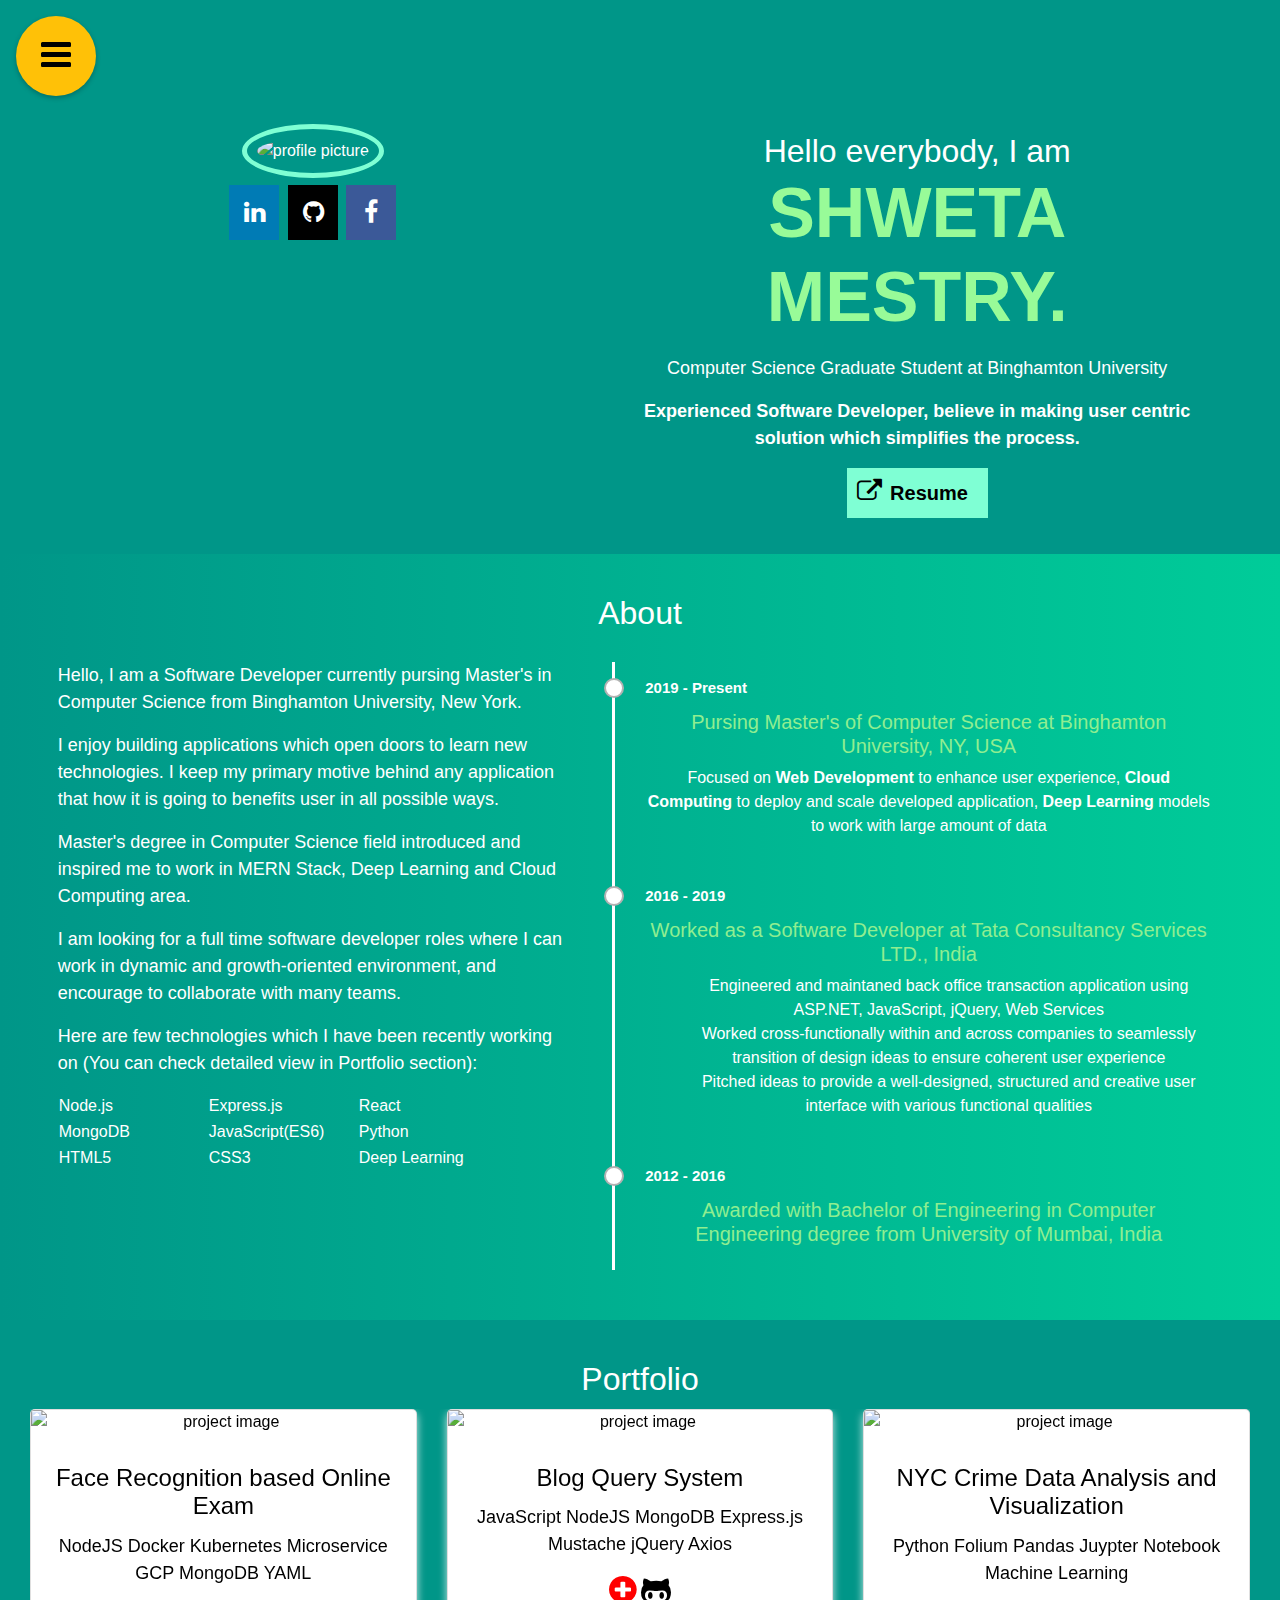
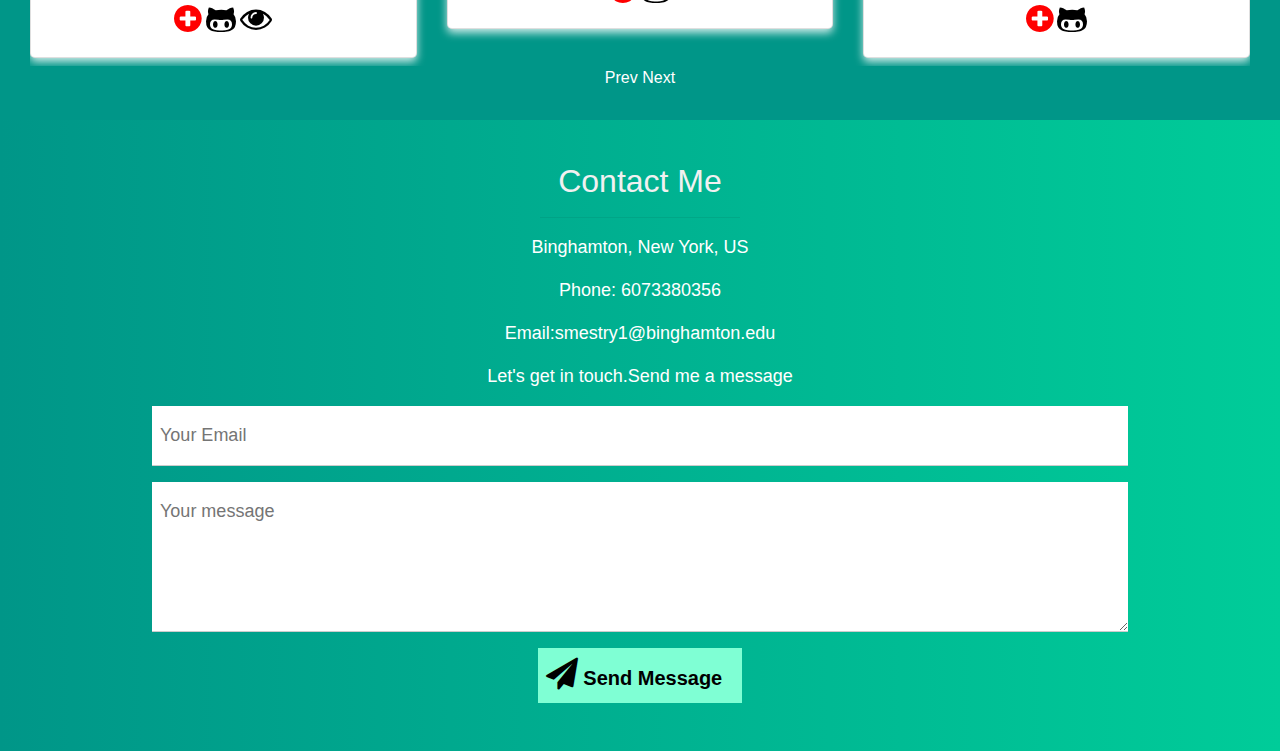
==== commit a6c01eba: "imaged added for Linkedin" ====
--- a/index.html
+++ b/index.html
@@ -16,7 +16,7 @@
     content="Shweta Mestry, shweta, mestry, shweta94, shweta94me, Software Developer, github, Binghamton University, front end developer, responsive, javascript, node.js, full stack developer">
   <meta itemprop="image" content="images/websitePicture.jpg">
   <meta property="og:title" content="Shweta Mestry | Software Developer">
-  <meta property="og:image" content="images/websitePicture.jpg">
+  <meta property="og:image" content="images/LinkedinImage.jpg">
   <meta property="og:description"
     content="Shweta Mestry is experienced Software Developer currently pursuing Master's Degree in Computer Science at Binghamton University, believes in making user centric solution which simplifies the process.">
   <meta property="og:url" content="https://shweta94me.github.io">
@@ -26,7 +26,8 @@
   <script src="https://cdnjs.cloudflare.com/ajax/libs/popper.js/1.16.0/umd/popper.min.js"></script>
   <script src="https://maxcdn.bootstrapcdn.com/bootstrap/4.5.0/js/bootstrap.min.js"></script>
   <link rel="stylesheet" href="https://cdnjs.cloudflare.com/ajax/libs/font-awesome/4.7.0/css/font-awesome.min.css">
-  <link rel="stylesheet" href="css/style1.css?v=1.9" />
+  <link rel="stylesheet" href="css/style1.css?v=1.1" />
+  <link rel="shortcut icon" type="image/png" href="images/favicon-32x32.png" />
 </head>
 
 <body>
@@ -45,8 +46,8 @@
     </menu>
 
   </div>
-  <div class="sm-container" id="home" style="margin-top:105px;">
-    <div class="sm-left-div">
+  <div class="sm-container" id="home">
+    <div class="sm-left-div" style="margin-top:8%">
       <img src="images/circleshapeimage.png" alt="profile picture" class="sm-profile-img">
       <div>
         <a href="https://www.linkedin.com/in/shweta94"><i class="fa fa-linkedin"></i></a>
@@ -54,62 +55,69 @@
         <a href="http://www.facebook.com/mestryshweta30"><i class="fa fa-facebook"></i></a>
       </div>
     </div>
-    <div class="sm-right-div">
+    <div class="sm-right-div" style="margin-top:8%">
       <h2>Hello everybody, I am <p class="sm-text-highlight">SHWETA MESTRY.</p>
       </h2>
       <p>Computer Science Graduate Student at Binghamton University</p>
       <p><b>Experienced Software Developer, believe in making user centric solution which simplifies the process.</b>
       </p>
-      <p><button class="sm-btn"><i class="fa fa-external-link" style="padding:0px !important"></i> Resume</button></p>
-    </div>
-  </div>
-  <div class="sm-container" id="about" style="padding:30px;">
+      <p><a href="https://www.dropbox.com/s/yn77d2rlmmhjsef/Resume.pdf?dl=0" target="_blank" style="text-decoration:none"><button class="sm-btn"><i
+              class="fa fa-external-link" style="padding:0px !important"></i> Resume</a></button></p>
+    </div>
+  </div>
+  <div class="sm-container" id="about"
+    style="padding:30px;background:linear-gradient(to left, #00cc99 0%, #009688 100%);">
     <h2>About</h2>
     <div class="sm-left-div" style="text-align:left">
-      <p>Hello, I am a Software Developer.</p>
-      <p>I really enjoy building applications which open new doors to learn new technologies. I keep my primary motive
+      <p>Hello, I am a Software Developer currently pursing Master's in Computer Science from Binghamton University, New
+        York.</p>
+      <p>I enjoy building applications which open doors to learn new technologies. I keep my primary motive
         behind any application that how it is going to benefits user in all possible ways.</p>
-      <p>Master's degree in Computer Science field intruduced and inspired me to work in MERN Stack, Machine Learning
+      <p>Master's degree in Computer Science field introduced and inspired me to work in MERN Stack, Deep Learning
         and Cloud Computing area.</p>
       <p>I am looking for a full time software developer roles where I can work in dynamic and growth-oriented
         environment, and encourage to collaborate with many teams.</p>
       <p>Here are few technologies which I have been recently working on (You can check detailed view in Portfolio
         section):</p>
-      <p>* Node.js * Express.js * React * MongoDB * JavaScript(ES6) * Python</p>
-      <p>* HTML5 * CSS3 * Deep Learning</p>
+      <table>
+        <tr>
+          <td width="150px">Node.js</td>
+          <td width="150px">Express.js</td>
+          <td width="150px">React</td>
+        </tr>
+        <tr>
+          <td width="150px">MongoDB</td>
+          <td width="150px">JavaScript(ES6)</td>
+          <td width="150px">Python</td>
+        </tr>
+        <tr>
+          <td width="150px">HTML5</td>
+          <td width="150px">CSS3</td>
+          <td width="150px">Deep Learning</td>
+        </tr>
+      </table>
     </div>
     <div class="sm-right-div" style="padding-right:0px;margin-top:0px;">
       <div class="sm-timeline-item" year-is='2019 - Present'>
         <h5>Pursing Master's of Computer Science at Binghamton University, NY, USA</h5>
-        <p>
-          <b>Course</b>: Algorithms and Data Structure, Programming for Web, Cloud Computing, Operating Systems, Machine
-          Learning, Programming Languages, Computer Security
-        </p>
+        <p>Focused on <b>Web Development</b> to enhance user experience, <b>Cloud Computing</b> to deploy and scale
+          developed application, <b>Deep Learning</b> models to work with large amount of data</p>
       </div>
 
       <div class="sm-timeline-item" year-is='2016 - 2019'>
         <h5>Worked as a Software Developer at Tata Consultancy Services LTD., India</h5>
         <ul>
-          <li>Accountable for developing and enhancing functional specifications for financial transaction application
-          </li>
-          <li>Worked cross-functionally within and across companies to seamlessly transition design ideas into a
-            successful deployment</li>
-          <li>Established and maintained positive business and customer relationships</li>
+          <li>Engineered and maintaned back office transaction application using ASP.NET, JavaScript, jQuery, Web
+            Services</li>
+          <li>Worked cross-functionally within and across companies to seamlessly transition of design ideas to ensure
+            coherent user experience</li>
           <li>Pitched ideas to provide a well-designed, structured and creative user interface with various functional
             qualities</li>
-          <li>Analysed and understand business requirements, architecture approach to achieve high quality and bug-free
-            deliverables</li>
         </ul>
       </div>
 
       <div class="sm-timeline-item" year-is='2012 - 2016'>
         <h5>Awarded with Bachelor of Engineering in Computer Engineering degree from University of Mumbai, India</h5>
-        <p>
-          I'm speaking with myself, number one, because I have a very good brain and I've said a lot of things. I write
-          the best placeholder text, and I'm the biggest developer on the web by far... While that's mock-ups and this
-          is
-          politics, are they really so different? I think the only card she has is the Lorem card.
-        </p>
       </div>
     </div>
   </div>
@@ -121,30 +129,53 @@
         <!--First Slide-->
         <div class="carousel-item active">
           <div class="row">
-            <div class="col-md-4">
-              <div class="card mb-2">
-                <img class="card-img-top" alt="project image"
-                  src="https://mdbootstrap.com/img/Photos/Horizontal/Nature/4-col/img%20(34).jpg">
-                <div class="card-body">
-                  <h4 class="card-title">Card title</h4>
-                  <p class="card-text">Some quick example text to build on the card title and make up the bulk of the
-                    card's content.</p>
-                  <button type="button" class="btn btn-primary" data-toggle="modal" data-target="#exampleModalCenter">
-                    More
-                  </button>
+            <div class="col-md-4" style="float:left">
+              <div class="card mb-2">
+                <img class="card-img-top" alt="project image" src="images/Project1.jpg">
+                <div class="card-body">
+                  <h4 class="card-title">Face Recognition based Online Exam</h4>
+                  <p class="card-text">NodeJS Docker Kubernetes Microservice GCP MongoDB YAML</p>
+                  <i class="fa fa-plus-circle" style="color:red" data-toggle="modal"
+                    data-target="#exampleModalCenter"></i>
+                  <a href="https://github.com/sid94/Container-based-Authenticated-Online-Exam#demo"><i
+                      class="fa fa-github-alt"></i></a>
+                  <a hred="#"><i class="fa fa-eye"></i></a>
                   <!-- Modal -->
                   <div class="modal fade" id="exampleModalCenter" tabindex="-1" role="dialog"
                     aria-labelledby="exampleModalCenterTitle" aria-hidden="true">
                     <div class="modal-dialog modal-dialog-centered" role="document">
                       <div class="modal-content">
                         <div class="modal-header">
-                          <h5 class="modal-title" id="exampleModalLongTitle">Modal title</h5>
+                          <h4 class="modal-title" id="exampleModalLongTitle">Face Recognition based Online Exam</h4>
                           <button type="button" class="close" data-dismiss="modal" aria-label="Close">
                             <span aria-hidden="true">&times;</span>
                           </button>
                         </div>
                         <div class="modal-body">
-                          ...
+                          <table>
+                            <tr>
+                              <td>In COVID situation, many universities might be wondering how they should take online
+                                exam which is authenticated and more reliable. To resolve this conundrum, thought of
+                                developing
+                                a microservice based web application which authenticate student based upon registered
+                                face ID and then he can start his exam. Used NodeJS (ES6) as a back-end and MongoDB to
+                                fetch random question per student from data store.
+                                Dockerized each service layer and deployed them on GCP Kubernetes where each layer
+                                horizontally scalable, capabale to perform load balancing.
+                              </td>
+                            </tr>
+                            <tr>
+                              <td>More Contributer: Siddhesh Kolhapure <i class="fa fa-external-link"
+                                  style="padding:0px !important"></i>
+                              </td>
+                            </tr>
+                            <tr>
+                              <td><a href="https://github.com/Shweta94Me/Container-based-Authenticated-Online-Exam"><i
+                                    class="fa fa-github-alt"></i></a>
+                                <a hred="#"><i class="fa fa-eye"></i></a>
+                              </td>
+                            </tr>
+                          </table>
                         </div>
                         <div class="modal-footer">
                           <button type="button" class="btn btn-secondary" data-dismiss="modal">Close</button>
@@ -155,27 +186,92 @@
                 </div>
               </div>
             </div>
-            <div class="col-md-4 clearfix d-none d-md-block">
-              <div class="card mb-2">
-                <img class="card-img-top" alt="project image"
-                  src="https://mdbootstrap.com/img/Photos/Horizontal/Nature/4-col/img%20(18).jpg">
-                <div class="card-body">
-                  <h4 class="card-title">Card title</h4>
-                  <p class="card-text">Some quick example text to build on the card title and make up the bulk of the
-                    card's content.</p>
-                  <a class="btn btn-primary">Button</a>
-                </div>
-              </div>
-            </div>
-            <div class="col-md-4 clearfix d-none d-md-block">
-              <div class="card mb-2">
-                <img class="card-img-top" alt="project image"
-                  src="https://mdbootstrap.com/img/Photos/Horizontal/Nature/4-col/img%20(35).jpg">
-                <div class="card-body">
-                  <h4 class="card-title">Card title</h4>
-                  <p class="card-text">Some quick example text to build on the card title and make up the bulk of the
-                    card's content.</p>
-                  <a class="btn btn-primary">Button</a>
+            <div class="col-md-4" style="float:left">
+              <div class="card mb-2">
+                <img class="card-img-top" alt="project image" src="images/Project2.jpg">
+                <div class="card-body">
+                  <h4 class="card-title">Blog Query System</h4>
+                  <p class="card-text">JavaScript NodeJS MongoDB Express.js Mustache jQuery Axios</p>
+                  <i class="fa fa-plus-circle" style="color:red" data-toggle="modal" data-target="#model2"></i>
+                  <a href="https://github.com/Shweta94Me/Blog-Query-System"><i class="fa fa-github-alt"></i></a>
+                </div>
+                <!-- Modal -->
+                <div class="modal fade" id="model2" tabindex="-1" role="dialog"
+                  aria-labelledby="exampleModalCenterTitle" aria-hidden="true">
+                  <div class="modal-dialog modal-dialog-centered" role="document">
+                    <div class="modal-content">
+                      <div class="modal-header">
+                        <h4 class="modal-title">Blog Query System</h4>
+                        <button type="button" class="close" data-dismiss="modal" aria-label="Close">
+                          <span aria-hidden="true">&times;</span>
+                        </button>
+                      </div>
+                      <div class="modal-body">
+                        <table>
+                          <tr>
+                            <td>Started from in-memory data storage to MongoDB, gradually developed an application which
+                              maintains blog data such as users, articles and comments. Incorporated REST-based services
+                              and HATEOAS to smoothly tranverse with hypermedia links.
+                              Designed UI layer with Mustache and connected browser with NodeJS via Axios.</td>
+                          </tr>
+                          <tr>
+                            <td><a href="https://github.com/Shweta94Me/Blog-Query-System"><i
+                                  class="fa fa-github-alt"></i></a></td>
+                          </tr>
+                        </table>
+                      </div>
+                      <div class="modal-footer">
+                        <button type="button" class="btn btn-secondary" data-dismiss="modal">Close</button>
+                      </div>
+                    </div>
+                  </div>
+                </div>
+              </div>
+            </div>
+            <div class="col-md-4" style="float:left">
+              <div class="card mb-2">
+                <img class="card-img-top" alt="project image" src="images/Project3.jpg">
+                <div class="card-body">
+                  <h4 class="card-title">NYC Crime Data Analysis and Visualization</h4>
+                  <p class="card-text">Python Folium Pandas Juypter Notebook Machine Learning</p>
+                  <i class="fa fa-plus-circle" style="color:red" data-toggle="modal" data-target="#model3"></i>
+                  <a href="https://github.com/Shweta94Me/HackBU-2020-NYC-Crime-Data-Analysis-and-Visualization"><i
+                      class="fa fa-github-alt"></i></a>
+                </div>
+                <!-- Modal -->
+                <div class="modal fade" id="model3" tabindex="-1" role="dialog"
+                  aria-labelledby="exampleModalCenterTitle" aria-hidden="true">
+                  <div class="modal-dialog modal-dialog-centered" role="document">
+                    <div class="modal-content">
+                      <div class="modal-header">
+                        <h4 class="modal-title">NYC Crime Data Analysis and Visualization</h4>
+                        <button type="button" class="close" data-dismiss="modal" aria-label="Close">
+                          <span aria-hidden="true">&times;</span>
+                        </button>
+                      </div>
+                      <div class="modal-body">
+                        <table>
+                          <tr>
+                            <td>As a part of Hackathon at Binghamton University, built NYC crime Analysis which pin
+                              points those areas with specific tag based upon severity.</td>
+                          </tr>
+                          <tr>
+                            <td>More Contributer: Siddhesh Kolhapure <i class="fa fa-external-link"
+                                style="padding:0px !important"></i>
+                              Tejesh Agrawal <i class="fa fa-external-link" style="padding:0px !important"></i></td>
+                          </tr>
+                          <tr>
+                            <td><a
+                                href="https://github.com/Shweta94Me/HackBU-2020-NYC-Crime-Data-Analysis-and-Visualization"><i
+                                  class="fa fa-github-alt"></i></a></td>
+                          </tr>
+                        </table>
+                      </div>
+                      <div class="modal-footer">
+                        <button type="button" class="btn btn-secondary" data-dismiss="modal">Close</button>
+                      </div>
+                    </div>
+                  </div>
                 </div>
               </div>
             </div>
@@ -186,10 +282,48 @@
         <div class="carousel-item">
 
           <div class="row">
+            <div class="col-md-4" style="float:left">
+              <div class="card mb-2">
+                <img class="card-img-top" alt="project image"
+                  src="https://mdbootstrap.com/img/Photos/Horizontal/City/4-col/img%20(60).jpg">
+                <div class="card-body">
+                  <h4 class="card-title">Project Name</h4>
+                  <p class="card-text">Work in progress</p>
+                </div>
+              </div>
+            </div>
+
+            <div class="col-md-4" style="float:left">
+              <div class="card mb-2">
+                <img class="card-img-top" alt="project image"
+                  src="https://mdbootstrap.com/img/Photos/Horizontal/City/4-col/img%20(47).jpg">
+                <div class="card-body">
+                  <h4 class="card-title">Project Name</h4>
+                  <p class="card-text">Work in progress</p>
+                </div>
+              </div>
+            </div>
+
+            <div class="col-md-4" style="float:left">
+              <div class="card mb-2">
+                <img class="card-img-top" alt="project image"
+                  src="https://mdbootstrap.com/img/Photos/Horizontal/City/4-col/img%20(48).jpg">
+                <div class="card-body">
+                  <h4 class="card-title">Project Name</h4>
+                  <p class="card-text">Work in progress</p>
+                </div>
+              </div>
+            </div>
+          </div>
+        </div>
+        <!--/.Second slide-->
+        <!--Third slide-->
+        <!--<div class="carousel-item">
+          <div class="row">
             <div class="col-md-4">
               <div class="card mb-2">
                 <img class="card-img-top" alt="project image"
-                  src="https://mdbootstrap.com/img/Photos/Horizontal/City/4-col/img%20(60).jpg">
+                  src="https://mdbootstrap.com/img/Photos/Horizontal/Food/4-col/img%20(53).jpg">
                 <div class="card-body">
                   <h4 class="card-title">Card title</h4>
                   <p class="card-text">Some quick example text to build on the card title and make up the bulk of the
@@ -202,7 +336,7 @@
             <div class="col-md-4 clearfix d-none d-md-block">
               <div class="card mb-2">
                 <img class="card-img-top" alt="project image"
-                  src="https://mdbootstrap.com/img/Photos/Horizontal/City/4-col/img%20(47).jpg">
+                  src="https://mdbootstrap.com/img/Photos/Horizontal/Food/4-col/img%20(45).jpg">
                 <div class="card-body">
                   <h4 class="card-title">Card title</h4>
                   <p class="card-text">Some quick example text to build on the card title and make up the bulk of the
@@ -215,7 +349,7 @@
             <div class="col-md-4 clearfix d-none d-md-block">
               <div class="card mb-2">
                 <img class="card-img-top" alt="project image"
-                  src="https://mdbootstrap.com/img/Photos/Horizontal/City/4-col/img%20(48).jpg">
+                  src="https://mdbootstrap.com/img/Photos/Horizontal/Food/4-col/img%20(51).jpg">
                 <div class="card-body">
                   <h4 class="card-title">Card title</h4>
                   <p class="card-text">Some quick example text to build on the card title and make up the bulk of the
@@ -225,51 +359,7 @@
               </div>
             </div>
           </div>
-        </div>
-        <!--/.Second slide-->
-        <!--Third slide-->
-        <div class="carousel-item">
-          <div class="row">
-            <div class="col-md-4">
-              <div class="card mb-2">
-                <img class="card-img-top" alt="project image"
-                  src="https://mdbootstrap.com/img/Photos/Horizontal/Food/4-col/img%20(53).jpg">
-                <div class="card-body">
-                  <h4 class="card-title">Card title</h4>
-                  <p class="card-text">Some quick example text to build on the card title and make up the bulk of the
-                    card's content.</p>
-                  <a class="btn btn-primary">Button</a>
-                </div>
-              </div>
-            </div>
-
-            <div class="col-md-4 clearfix d-none d-md-block">
-              <div class="card mb-2">
-                <img class="card-img-top" alt="project image"
-                  src="https://mdbootstrap.com/img/Photos/Horizontal/Food/4-col/img%20(45).jpg">
-                <div class="card-body">
-                  <h4 class="card-title">Card title</h4>
-                  <p class="card-text">Some quick example text to build on the card title and make up the bulk of the
-                    card's content.</p>
-                  <a class="btn btn-primary">Button</a>
-                </div>
-              </div>
-            </div>
-
-            <div class="col-md-4 clearfix d-none d-md-block">
-              <div class="card mb-2">
-                <img class="card-img-top" alt="project image"
-                  src="https://mdbootstrap.com/img/Photos/Horizontal/Food/4-col/img%20(51).jpg">
-                <div class="card-body">
-                  <h4 class="card-title">Card title</h4>
-                  <p class="card-text">Some quick example text to build on the card title and make up the bulk of the
-                    card's content.</p>
-                  <a class="btn btn-primary">Button</a>
-                </div>
-              </div>
-            </div>
-          </div>
-        </div>
+        </div>-->
         <!--/.Third slide-->
       </div>
       <!--End Slides-->
@@ -281,13 +371,14 @@
     </div>
     <!--End Carousel-->
   </div>
-  <div class="sm-container sm-containerpadding" id="contact">
+  <div class="sm-container sm-containerpadding" id="contact"
+    style="padding:30px;background:linear-gradient(to left, #00cc99 0%, #009688 100%);">
     <h2 class="text-light-grey">Contact Me</h2>
     <hr style="width:200px" class="sm-opacity">
     <div class="sm-section">
-      <p>New York, US </p>
-      <p>Phone: 123456789</p>
-      <p>Email:mail@mail.com</p>
+      <p>Binghamton, New York, US </p>
+      <p>Phone: 6073380356</p>
+      <p>Email:smestry1@binghamton.edu</p>
     </div>
     <p>Let's get in touch.Send me a message</p>
     <form method="POST" action="https://formspree.io/xqkylnvr">
@@ -301,7 +392,7 @@
       </p>
     </form>
   </div>
-  <script src="js/script.js?v=1.4"></script>
+  <script src="js/script.js?v=1.2"></script>
 </body>
 
 </html>